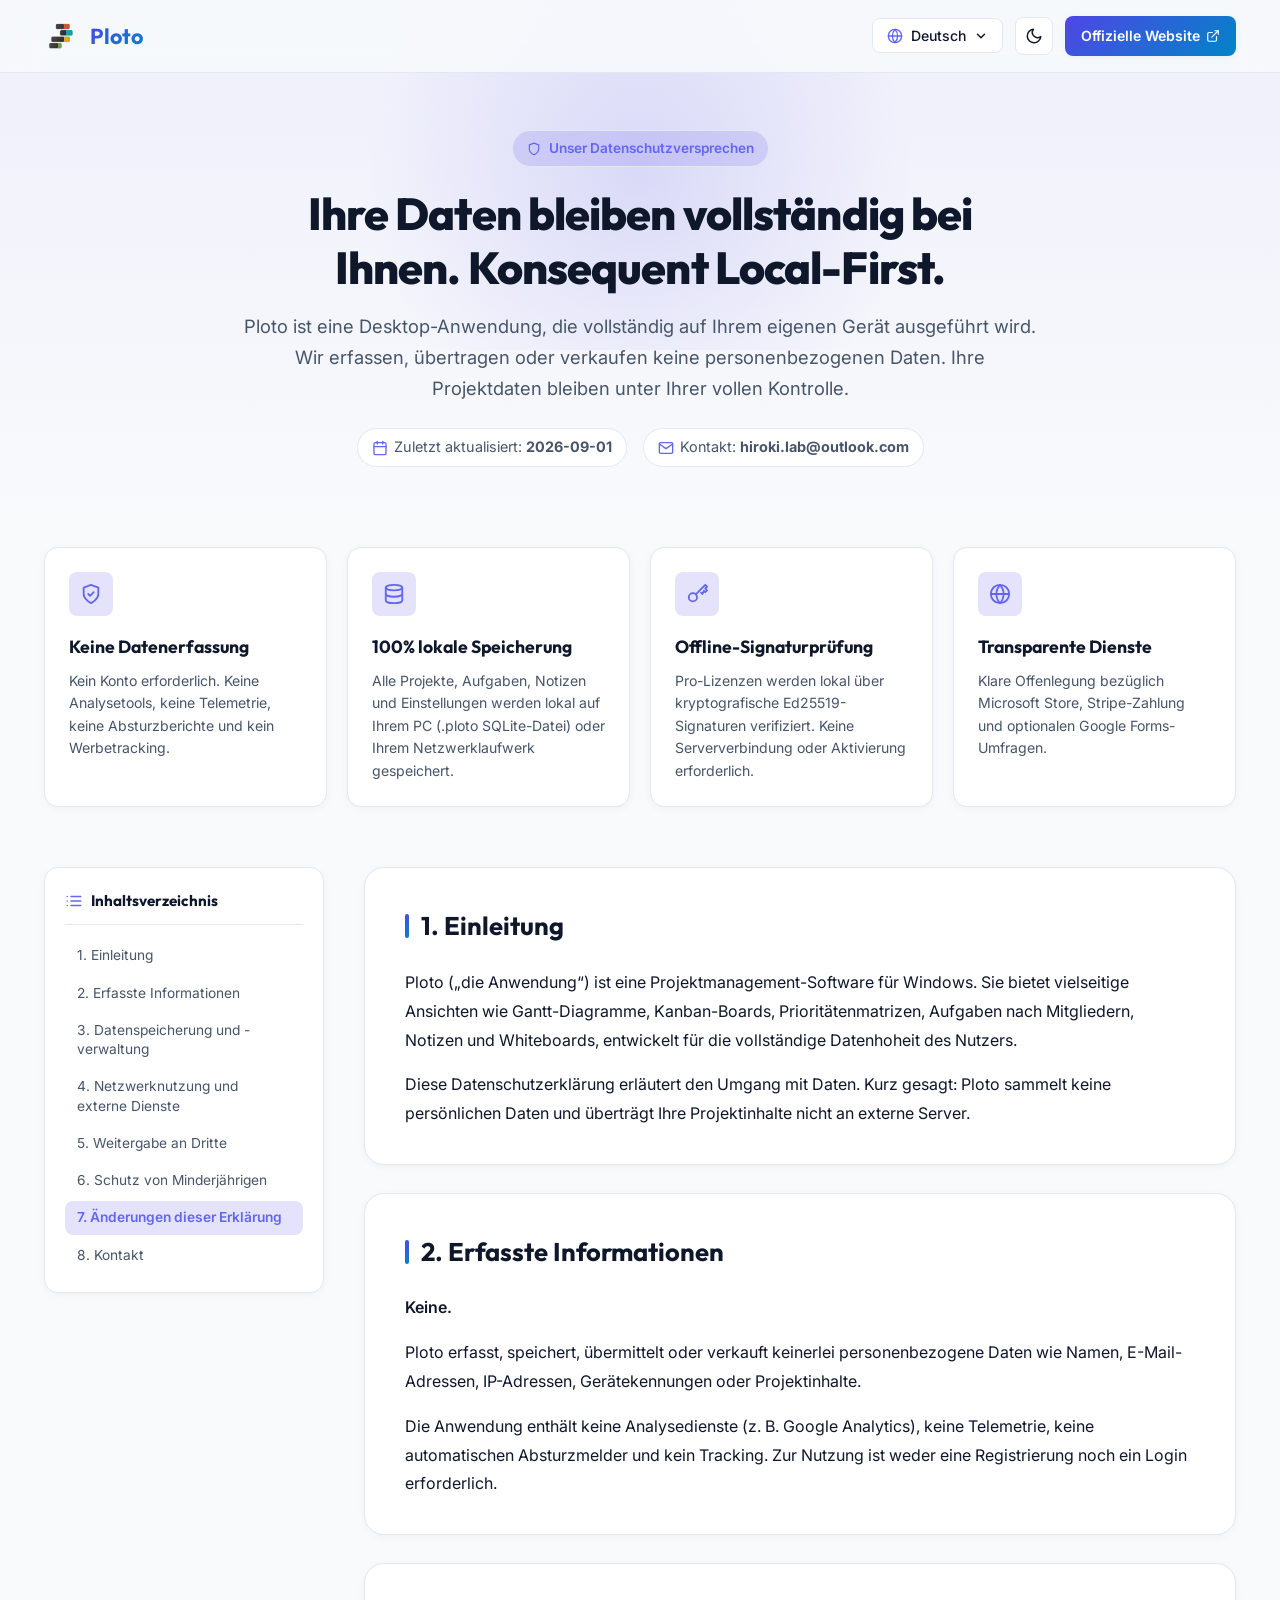
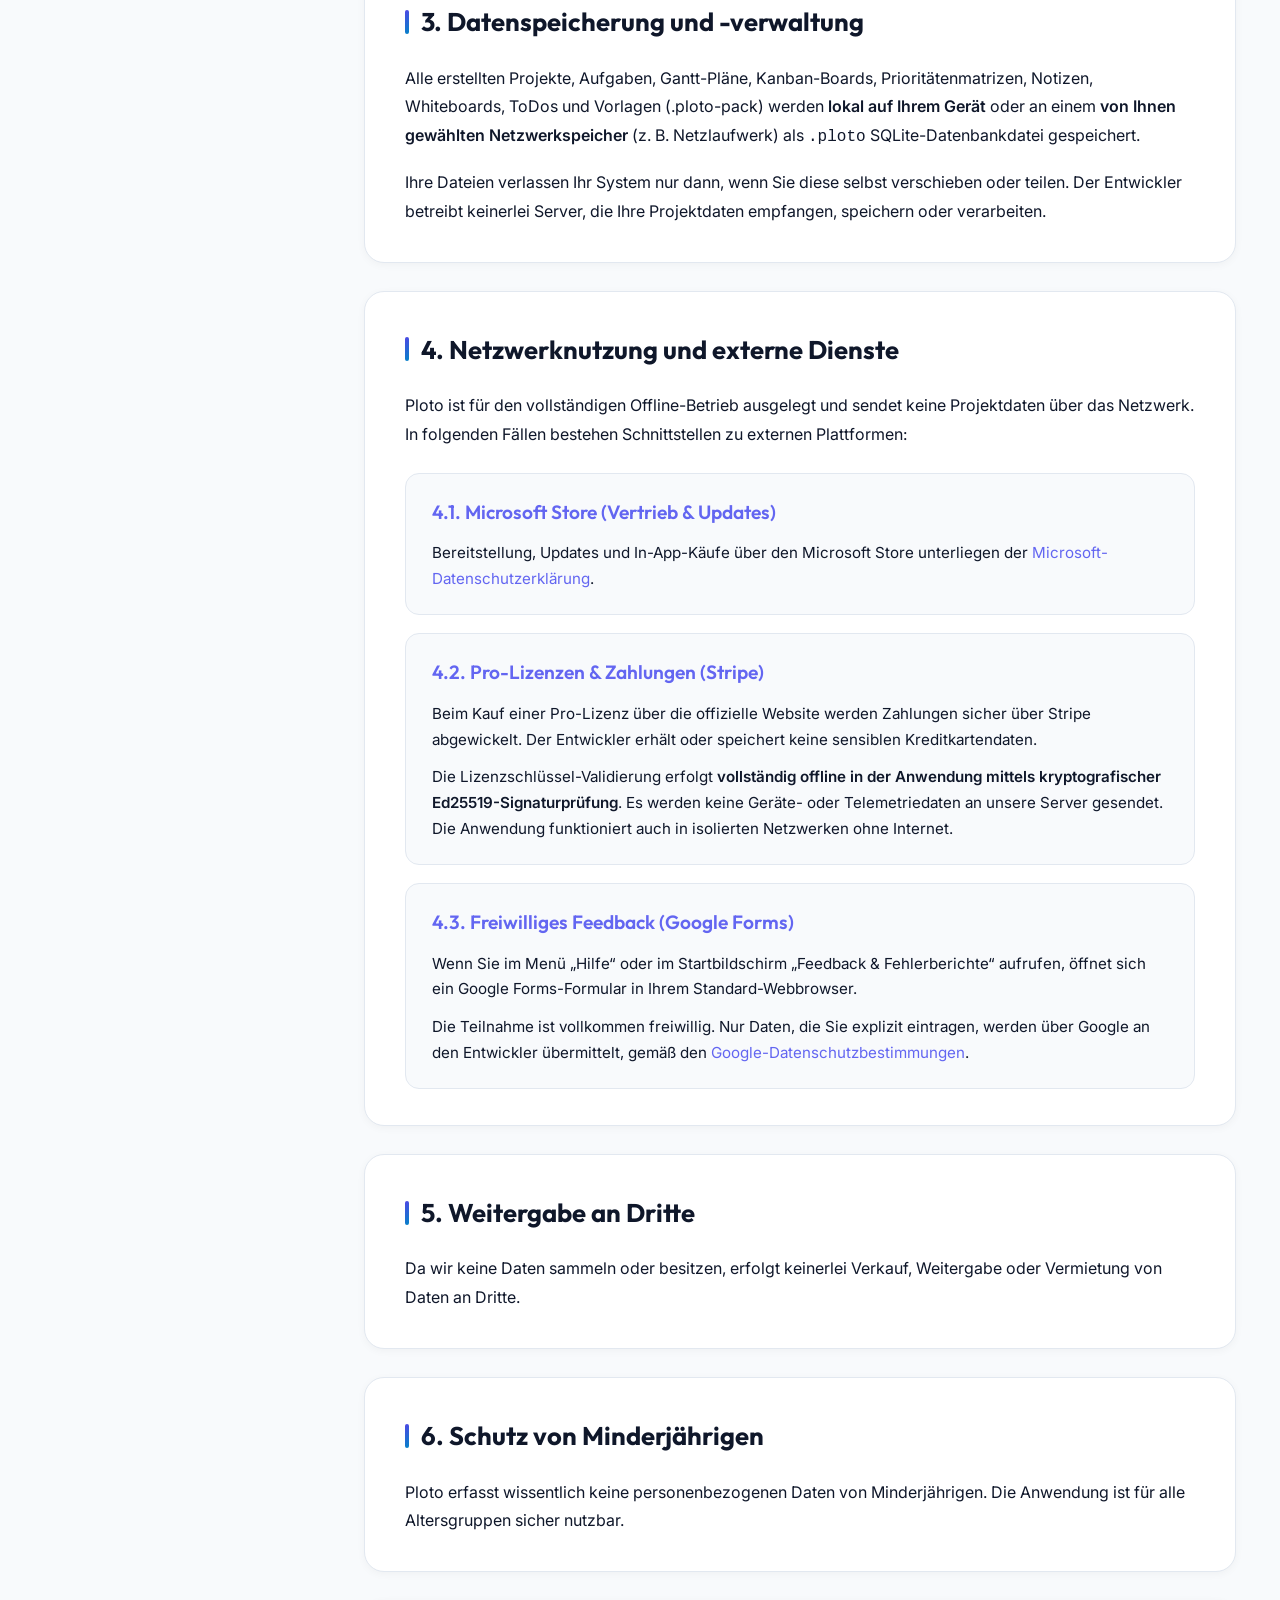
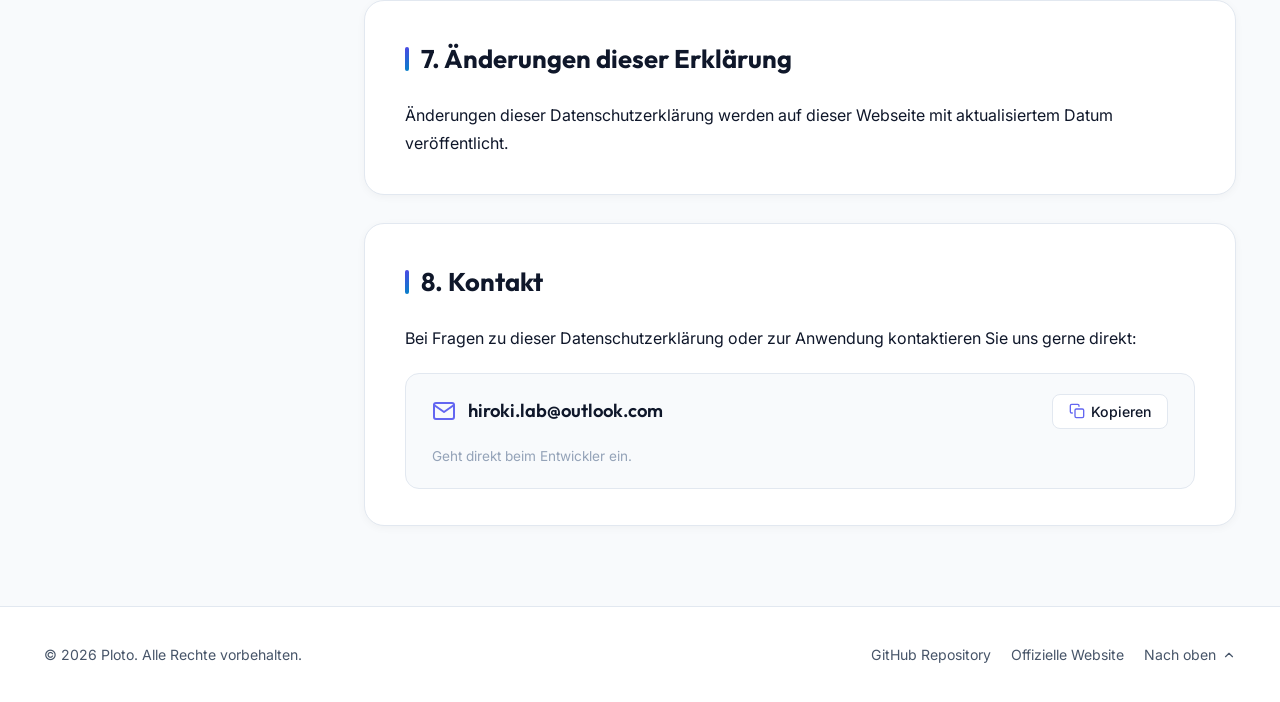
==== de/index.html @ 44cba039 "feat: implement multi-language privacy policy documentation with local-first and offline-secure desi" ====
<!DOCTYPE html>
<html lang="de" data-theme="dark">
<head>
  <meta charset="UTF-8" />
  <meta name="viewport" content="width=device-width, initial-scale=1.0" />
  <title>Datenschutzerklärung - Ploto</title>
  <meta name="description" content="Datenschutzerklärung für Ploto. Vollständig offline nutzbar, Local-First-Architektur, keine Erfassung personenbezogener Daten." />
  <link rel="canonical" href="https://hiroking-ocean.github.io/ploto-privacy/de/" />
  <link rel="alternate" hreflang="ja" href="https://hiroking-ocean.github.io/ploto-privacy/" />
  <link rel="alternate" hreflang="en" href="https://hiroking-ocean.github.io/ploto-privacy/en/" />
  <link rel="alternate" hreflang="de" href="https://hiroking-ocean.github.io/ploto-privacy/de/" />
  <link rel="alternate" hreflang="fr" href="https://hiroking-ocean.github.io/ploto-privacy/fr/" />
  <link rel="alternate" hreflang="es" href="https://hiroking-ocean.github.io/ploto-privacy/es/" />
  <link rel="alternate" hreflang="ko" href="https://hiroking-ocean.github.io/ploto-privacy/ko/" />
  <link rel="alternate" hreflang="pt-br" href="https://hiroking-ocean.github.io/ploto-privacy/pt-br/" />
  <link rel="alternate" hreflang="x-default" href="https://hiroking-ocean.github.io/ploto-privacy/" />

  <!-- Open Graph / Social Meta -->
  <meta property="og:type" content="website" />
  <meta property="og:url" content="https://hiroking-ocean.github.io/ploto-privacy/de/" />
  <meta property="og:title" content="Datenschutzerklärung - Ploto" />
  <meta property="og:description" content="Datenschutzerklärung für Ploto. Vollständig offline nutzbar, Local-First-Architektur, keine Erfassung personenbezogener Daten." />
  <meta property="og:locale" content="de_DE" />
  <meta property="og:site_name" content="Ploto" />
  <meta property="og:image" content="https://hiroking-ocean.github.io/ploto-privacy/assets/app-icon.svg" />
  <meta name="twitter:card" content="summary" />
  <meta name="twitter:title" content="Datenschutzerklärung - Ploto" />
  <meta name="twitter:description" content="Datenschutzerklärung für Ploto. Vollständig offline nutzbar, Local-First-Architektur, keine Erfassung personenbezogener Daten." />

  <!-- Favicon -->
  <link rel="icon" type="image/svg+xml" href="../assets/app-icon.svg" />

  <!-- Fonts (Outfit & Inter) -->
  <link rel="preconnect" href="https://fonts.googleapis.com" />
  <link rel="preconnect" href="https://fonts.gstatic.com" crossorigin />
  <link href="https://fonts.googleapis.com/css2?family=Inter:wght@400;500;600;700&family=Outfit:wght@600;700;800&display=swap" rel="stylesheet" />

  <!-- Stylesheet -->
  <link rel="stylesheet" href="../styles.css" />

</head>
<body>
  <!-- Header -->
  <header class="header">
    <div class="container header-container">
      <a href="https://hiroking-ocean.github.io/ploto-privacy/de/" class="brand-link" aria-label="Ploto Home">
        <img src="../assets/logo.svg" alt="Ploto Logo" class="brand-logo" />
        <span class="brand-title">Ploto</span>
      </a>

      <div class="header-actions">
        <!-- Language Selector -->
        <div class="lang-selector">
          <button class="lang-btn" id="lang-btn" aria-haspopup="true" aria-expanded="false" aria-label="Sprache">
            <svg class="lang-icon" viewBox="0 0 24 24" fill="none" stroke="currentColor" stroke-width="2" stroke-linecap="round" stroke-linejoin="round">
              <circle cx="12" cy="12" r="10"></circle>
              <line x1="2" y1="12" x2="22" y2="12"></line>
              <path d="M12 2a15.3 15.3 0 0 1 4 10 15.3 15.3 0 0 1-4 10 15.3 15.3 0 0 1-4-10 15.3 15.3 0 0 1 4-10z"></path>
            </svg>
            <span>Deutsch</span>
            <svg class="lang-arrow" viewBox="0 0 24 24" fill="none" stroke="currentColor" stroke-width="2.5" stroke-linecap="round" stroke-linejoin="round">
              <polyline points="6 9 12 15 18 9"></polyline>
            </svg>
          </button>
          <ul class="lang-dropdown" id="lang-dropdown">
            <li class="lang-item"><a href="../" data-lang="ja">日本語</a></li>
            <li class="lang-item"><a href="../en/" data-lang="en">English</a></li>
            <li class="lang-item active"><a href="../de/" data-lang="de">Deutsch</a></li>
            <li class="lang-item"><a href="../fr/" data-lang="fr">Français</a></li>
            <li class="lang-item"><a href="../es/" data-lang="es">Español</a></li>
            <li class="lang-item"><a href="../ko/" data-lang="ko">한국어</a></li>
            <li class="lang-item"><a href="../pt-br/" data-lang="pt-BR">Português (Brasil)</a></li>
          </ul>
        </div>

        <!-- Theme Toggle -->
        <button class="theme-btn" id="theme-toggle-btn" aria-label="Heller Modus">
          <svg class="theme-icon" viewBox="0 0 24 24" fill="none" stroke="currentColor" stroke-width="2" stroke-linecap="round" stroke-linejoin="round">
            <circle cx="12" cy="12" r="5"></circle>
            <line x1="12" y1="1" x2="12" y2="3"></line>
            <line x1="12" y1="21" x2="12" y2="23"></line>
            <line x1="4.22" y1="4.22" x2="5.64" y2="5.64"></line>
            <line x1="18.36" y1="18.36" x2="19.78" y2="19.78"></line>
            <line x1="1" y1="12" x2="3" y2="12"></line>
            <line x1="21" y1="12" x2="23" y2="12"></line>
            <line x1="4.22" y1="19.78" x2="5.64" y2="18.36"></line>
            <line x1="18.36" y1="5.64" x2="19.78" y2="4.22"></line>
          </svg>
        </button>

        <!-- Product LP Link -->
        <a href="https://hiroking-ocean.github.io/ploto_LP/" class="lp-link-btn" target="_blank" rel="noopener noreferrer">
          <span>Offizielle Website</span>
          <svg style="width:14px;height:14px;" viewBox="0 0 24 24" fill="none" stroke="currentColor" stroke-width="2" stroke-linecap="round" stroke-linejoin="round">
            <path d="M18 13v6a2 2 0 0 1-2 2H5a2 2 0 0 1-2-2V8a2 2 0 0 1 2-2h6"></path>
            <polyline points="15 3 21 3 21 9"></polyline>
            <line x1="10" y1="14" x2="21" y2="3"></line>
          </svg>
        </a>
      </div>
    </div>
  </header>

  <!-- Hero -->
  <section class="hero">
    <div class="container hero-content">
      <div class="badge">
        <svg class="badge-icon" viewBox="0 0 24 24" fill="none" stroke="currentColor" stroke-width="2" stroke-linecap="round" stroke-linejoin="round">
          <path d="M12 22s8-4 8-10V5l-8-3-8 3v7c0 6 8 10 8 10z"></path>
        </svg>
        <span>Unser Datenschutzversprechen</span>
      </div>
      <h1 class="hero-title">Ihre Daten bleiben vollständig bei Ihnen. Konsequent Local-First.</h1>
      <p class="hero-desc">Ploto ist eine Desktop-Anwendung, die vollständig auf Ihrem eigenen Gerät ausgeführt wird. Wir erfassen, übertragen oder verkaufen keine personenbezogenen Daten. Ihre Projektdaten bleiben unter Ihrer vollen Kontrolle.</p>
      
      <div class="hero-meta">
        <div class="meta-item">
          <svg class="meta-icon" viewBox="0 0 24 24" fill="none" stroke="currentColor" stroke-width="2" stroke-linecap="round" stroke-linejoin="round">
            <rect x="3" y="4" width="18" height="18" rx="2" ry="2"></rect>
            <line x1="16" y1="2" x2="16" y2="6"></line>
            <line x1="8" y1="2" x2="8" y2="6"></line>
            <line x1="3" y1="10" x2="21" y2="10"></line>
          </svg>
          <span>Zuletzt aktualisiert: <strong>2026-09-01</strong></span>
        </div>
        <div class="meta-item">
          <svg class="meta-icon" viewBox="0 0 24 24" fill="none" stroke="currentColor" stroke-width="2" stroke-linecap="round" stroke-linejoin="round">
            <path d="M4 4h16c1.1 0 2 .9 2 2v12c0 1.1-.9 2-2 2H4c-1.1 0-2-.9-2-2V6c0-1.1.9-2 2-2z"></path>
            <polyline points="22,6 12,13 2,6"></polyline>
          </svg>
          <span>Kontakt: <strong>hiroki.lab@outlook.com</strong></span>
        </div>
      </div>
    </div>
  </section>

  <!-- Summary Cards -->
  <section class="container">
    <div class="summary-grid">

          <div class="summary-card">
            <div class="card-icon-wrap">
              <svg class="card-icon" viewBox="0 0 24 24" fill="none" stroke="currentColor" stroke-width="2" stroke-linecap="round" stroke-linejoin="round">
        <path d="M12 22s8-4 8-10V5l-8-3-8 3v7c0 6 8 10 8 10z"></path>
        <path d="M9 12l2 2 4-4"></path>
      </svg>
            </div>
            <h3>Keine Datenerfassung</h3>
            <p>Kein Konto erforderlich. Keine Analysetools, keine Telemetrie, keine Absturzberichte und kein Werbetracking.</p>
          </div>

          <div class="summary-card">
            <div class="card-icon-wrap">
              <svg class="card-icon" viewBox="0 0 24 24" fill="none" stroke="currentColor" stroke-width="2" stroke-linecap="round" stroke-linejoin="round">
        <ellipse cx="12" cy="5" rx="9" ry="3"></ellipse>
        <path d="M21 12c0 1.66-4 3-9 3s-9-1.34-9-3"></path>
        <path d="M3 5v14c0 1.66 4 3 9 3s9-1.34 9-3V5"></path>
      </svg>
            </div>
            <h3>100% lokale Speicherung</h3>
            <p>Alle Projekte, Aufgaben, Notizen und Einstellungen werden lokal auf Ihrem PC (.ploto SQLite-Datei) oder Ihrem Netzwerklaufwerk gespeichert.</p>
          </div>

          <div class="summary-card">
            <div class="card-icon-wrap">
              <svg class="card-icon" viewBox="0 0 24 24" fill="none" stroke="currentColor" stroke-width="2" stroke-linecap="round" stroke-linejoin="round">
        <circle cx="7.5" cy="15.5" r="4.5"></circle>
        <path d="M10.7 12.3L21 2l2 2-2 2 2 2-2 2-1.5-1.5L18 12l-1.5-1.5"></path>
      </svg>
            </div>
            <h3>Offline-Signaturprüfung</h3>
            <p>Pro-Lizenzen werden lokal über kryptografische Ed25519-Signaturen verifiziert. Keine Serververbindung oder Aktivierung erforderlich.</p>
          </div>

          <div class="summary-card">
            <div class="card-icon-wrap">
              <svg class="card-icon" viewBox="0 0 24 24" fill="none" stroke="currentColor" stroke-width="2" stroke-linecap="round" stroke-linejoin="round">
        <circle cx="12" cy="12" r="10"></circle>
        <line x1="2" y1="12" x2="22" y2="12"></line>
        <path d="M12 2a15.3 15.3 0 0 1 4 10 15.3 15.3 0 0 1-4 10 15.3 15.3 0 0 1-4-10 15.3 15.3 0 0 1 4-10z"></path>
      </svg>
            </div>
            <h3>Transparente Dienste</h3>
            <p>Klare Offenlegung bezüglich Microsoft Store, Stripe-Zahlung und optionalen Google Forms-Umfragen.</p>
          </div>
    </div>
  </section>

  <!-- Main Policy Section -->
  <main class="container policy-layout">
    <!-- Sticky Table of Contents -->
    <aside class="toc-sidebar">
      <div class="toc-header">
        <svg class="toc-header-icon" viewBox="0 0 24 24" fill="none" stroke="currentColor" stroke-width="2" stroke-linecap="round" stroke-linejoin="round">
          <line x1="8" y1="6" x2="21" y2="6"></line>
          <line x1="8" y1="12" x2="21" y2="12"></line>
          <line x1="8" y1="18" x2="21" y2="18"></line>
          <line x1="3" y1="6" x2="3.01" y2="6"></line>
          <line x1="3" y1="12" x2="3.01" y2="12"></line>
          <line x1="3" y1="18" x2="3.01" y2="18"></line>
        </svg>
        <span>Inhaltsverzeichnis</span>
      </div>
      <ul class="toc-list">

              <li class="toc-item"><a href="#intro">1. Einleitung</a></li>

              <li class="toc-item"><a href="#collection">2. Erfasste Informationen</a></li>

              <li class="toc-item"><a href="#storage">3. Datenspeicherung und -verwaltung</a></li>

              <li class="toc-item"><a href="#network">4. Netzwerknutzung und externe Dienste</a></li>

              <li class="toc-item"><a href="#third-party">5. Weitergabe an Dritte</a></li>

              <li class="toc-item"><a href="#children">6. Schutz von Minderjährigen</a></li>

              <li class="toc-item"><a href="#changes">7. Änderungen dieser Erklärung</a></li>

              <li class="toc-item"><a href="#contact">8. Kontakt</a></li>
      </ul>
    </aside>

    <!-- Content Articles -->
    <div class="policy-content">

        <article class="section-card" id="intro">
          <h2 class="section-title">1. Einleitung</h2>
          <div class="section-body">
                      <p>Ploto („die Anwendung“) ist eine Projektmanagement-Software für Windows. Sie bietet vielseitige Ansichten wie Gantt-Diagramme, Kanban-Boards, Prioritätenmatrizen, Aufgaben nach Mitgliedern, Notizen und Whiteboards, entwickelt für die vollständige Datenhoheit des Nutzers.</p>
          <p>Diese Datenschutzerklärung erläutert den Umgang mit Daten. Kurz gesagt: Ploto sammelt keine persönlichen Daten und überträgt Ihre Projektinhalte nicht an externe Server.</p>
            
            
          </div>
        </article>

        <article class="section-card" id="collection">
          <h2 class="section-title">2. Erfasste Informationen</h2>
          <div class="section-body">
                      <p><strong>Keine.</strong></p>
          <p>Ploto erfasst, speichert, übermittelt oder verkauft keinerlei personenbezogene Daten wie Namen, E-Mail-Adressen, IP-Adressen, Gerätekennungen oder Projektinhalte.</p>
          <p>Die Anwendung enthält keine Analysedienste (z. B. Google Analytics), keine Telemetrie, keine automatischen Absturzmelder und kein Tracking. Zur Nutzung ist weder eine Registrierung noch ein Login erforderlich.</p>
            
            
          </div>
        </article>

        <article class="section-card" id="storage">
          <h2 class="section-title">3. Datenspeicherung und -verwaltung</h2>
          <div class="section-body">
                      <p>Alle erstellten Projekte, Aufgaben, Gantt-Pläne, Kanban-Boards, Prioritätenmatrizen, Notizen, Whiteboards, ToDos und Vorlagen (.ploto-pack) werden <strong>lokal auf Ihrem Gerät</strong> oder an einem <strong>von Ihnen gewählten Netzwerkspeicher</strong> (z. B. Netzlaufwerk) als <code>.ploto</code> SQLite-Datenbankdatei gespeichert.</p>
          <p>Ihre Dateien verlassen Ihr System nur dann, wenn Sie diese selbst verschieben oder teilen. Der Entwickler betreibt keinerlei Server, die Ihre Projektdaten empfangen, speichern oder verarbeiten.</p>
            
            
          </div>
        </article>

        <article class="section-card" id="network">
          <h2 class="section-title">4. Netzwerknutzung und externe Dienste</h2>
          <div class="section-body">
                      <p>Ploto ist für den vollständigen Offline-Betrieb ausgelegt und sendet keine Projektdaten über das Netzwerk. In folgenden Fällen bestehen Schnittstellen zu externen Plattformen:</p>
            
          <div class="subsections">
            
            <div class="subsection-card" id="network-store">
              <h3 class="subsection-title">4.1. Microsoft Store (Vertrieb & Updates)</h3>
              <p>Bereitstellung, Updates und In-App-Käufe über den Microsoft Store unterliegen der <a href="https://privacy.microsoft.com/de-de/privacystatement" target="_blank" rel="noopener noreferrer">Microsoft-Datenschutzerklärung</a>.</p>
            </div>

            <div class="subsection-card" id="network-license">
              <h3 class="subsection-title">4.2. Pro-Lizenzen & Zahlungen (Stripe)</h3>
              <p>Beim Kauf einer Pro-Lizenz über die offizielle Website werden Zahlungen sicher über Stripe abgewickelt. Der Entwickler erhält oder speichert keine sensiblen Kreditkartendaten.</p>
<p>Die Lizenzschlüssel-Validierung erfolgt <strong>vollständig offline in der Anwendung mittels kryptografischer Ed25519-Signaturprüfung</strong>. Es werden keine Geräte- oder Telemetriedaten an unsere Server gesendet. Die Anwendung funktioniert auch in isolierten Netzwerken ohne Internet.</p>
            </div>

            <div class="subsection-card" id="network-survey">
              <h3 class="subsection-title">4.3. Freiwilliges Feedback (Google Forms)</h3>
              <p>Wenn Sie im Menü „Hilfe“ oder im Startbildschirm „Feedback & Fehlerberichte“ aufrufen, öffnet sich ein Google Forms-Formular in Ihrem Standard-Webbrowser.</p>
<p>Die Teilnahme ist vollkommen freiwillig. Nur Daten, die Sie explizit eintragen, werden über Google an den Entwickler übermittelt, gemäß den <a href="https://policies.google.com/privacy?hl=de" target="_blank" rel="noopener noreferrer">Google-Datenschutzbestimmungen</a>.</p>
            </div>
          </div>
            
          </div>
        </article>

        <article class="section-card" id="third-party">
          <h2 class="section-title">5. Weitergabe an Dritte</h2>
          <div class="section-body">
                      <p>Da wir keine Daten sammeln oder besitzen, erfolgt keinerlei Verkauf, Weitergabe oder Vermietung von Daten an Dritte.</p>
            
            
          </div>
        </article>

        <article class="section-card" id="children">
          <h2 class="section-title">6. Schutz von Minderjährigen</h2>
          <div class="section-body">
                      <p>Ploto erfasst wissentlich keine personenbezogenen Daten von Minderjährigen. Die Anwendung ist für alle Altersgruppen sicher nutzbar.</p>
            
            
          </div>
        </article>

        <article class="section-card" id="changes">
          <h2 class="section-title">7. Änderungen dieser Erklärung</h2>
          <div class="section-body">
                      <p>Änderungen dieser Datenschutzerklärung werden auf dieser Webseite mit aktualisiertem Datum veröffentlicht.</p>
            
            
          </div>
        </article>

        <article class="section-card" id="contact">
          <h2 class="section-title">8. Kontakt</h2>
          <div class="section-body">
                      <p>Bei Fragen zu dieser Datenschutzerklärung oder zur Anwendung kontaktieren Sie uns gerne direkt:</p>
            
            
          <div class="contact-box">
            <div class="contact-email-wrap">
              <svg class="contact-icon" viewBox="0 0 24 24" fill="none" stroke="currentColor" stroke-width="2" stroke-linecap="round" stroke-linejoin="round">
                <path d="M4 4h16c1.1 0 2 .9 2 2v12c0 1.1-.9 2-2 2H4c-1.1 0-2-.9-2-2V6c0-1.1.9-2 2-2z"></path>
                <polyline points="22,6 12,13 2,6"></polyline>
              </svg>
              <span class="contact-email">hiroki.lab@outlook.com</span>
            </div>
            <button class="copy-btn" id="copy-email-btn" data-copy="hiroki.lab@outlook.com" data-copied-label="Kopiert!">
              <svg class="contact-icon" style="width:16px;height:16px;" viewBox="0 0 24 24" fill="none" stroke="currentColor" stroke-width="2" stroke-linecap="round" stroke-linejoin="round">
                <rect x="9" y="9" width="13" height="13" rx="2" ry="2"></rect>
                <path d="M5 15H4a2 2 0 0 1-2-2V4a2 2 0 0 1 2-2h9a2 2 0 0 1 2 2v1"></path>
              </svg>
              <span>Kopieren</span>
            </button>
            <div class="contact-note">Geht direkt beim Entwickler ein.</div>
          </div>
          </div>
        </article>
    </div>
  </main>

  <!-- Footer -->
  <footer class="footer">
    <div class="container footer-container">
      <div>© 2026 Ploto. Alle Rechte vorbehalten.</div>
      <div class="footer-links">
        <a href="https://github.com/hiroking-ocean/ploto-privacy" class="footer-link" target="_blank" rel="noopener noreferrer">GitHub Repository</a>
        <a href="https://hiroking-ocean.github.io/ploto_LP/" class="footer-link" target="_blank" rel="noopener noreferrer">Offizielle Website</a>
        <a href="#top" class="back-to-top-btn" id="back-to-top-btn">
          <span>Nach oben</span>
          <svg style="width:14px;height:14px;" viewBox="0 0 24 24" fill="none" stroke="currentColor" stroke-width="2" stroke-linecap="round" stroke-linejoin="round">
            <polyline points="18 15 12 9 6 15"></polyline>
          </svg>
        </a>
      </div>
    </div>
  </footer>

  <!-- Script -->
  <script src="../app.js"></script>
</body>
</html>
---- styles.css ----
/* ==========================================================================
   Ploto Privacy Policy - Premium Design System (Vanilla CSS)
   Harmonized with Ploto LP & Windows Fluent / Modern Clean Aesthetic
   ========================================================================== */

/* --- 1. Design Tokens & CSS Variables --- */
:root {
  --font-primary: 'Inter', -apple-system, BlinkMacSystemFont, "Segoe UI", Roboto, sans-serif;
  --font-display: 'Outfit', sans-serif;

  --radius-sm: 8px;
  --radius-md: 14px;
  --radius-lg: 20px;
  --radius-pill: 9999px;

  --transition-fast: 0.15s ease;
  --transition-smooth: 0.3s cubic-bezier(0.4, 0, 0.2, 1);
  --transition-bounce: 0.4s cubic-bezier(0.175, 0.885, 0.32, 1.275);
}

/* Dark Theme (Default) */
[data-theme="dark"] {
  --bg-main: #0a0f1d;
  --bg-card: #131b2e;
  --bg-card-hover: #1b2640;
  --bg-card-elevated: #1a233b;
  --bg-header: rgba(10, 15, 29, 0.82);
  --bg-input: #1a243d;
  
  --border-color: #213054;
  --border-subtle: #19233c;
  --border-highlight: #394d80;

  --text-main: #f1f5f9;
  --text-muted: #94a3b8;
  --text-dim: #64748b;
  --text-inverse: #0a0f1d;

  --color-primary: #6366f1;
  --color-primary-light: #818cf8;
  --color-primary-glow: rgba(99, 102, 241, 0.25);
  
  --color-secondary: #06b6d4;
  --color-accent: #f59e0b;
  --color-success: #10b981;

  --gradient-primary: linear-gradient(135deg, #6366f1 0%, #38bdf8 100%);
  --gradient-hero: linear-gradient(180deg, rgba(99, 102, 241, 0.12) 0%, rgba(10, 15, 29, 0) 100%);
  --gradient-card: linear-gradient(145deg, rgba(255, 255, 255, 0.03) 0%, rgba(255, 255, 255, 0) 100%);

  --shadow-sm: 0 2px 8px rgba(0, 0, 0, 0.4);
  --shadow-md: 0 8px 30px rgba(0, 0, 0, 0.45);
  --shadow-glow: 0 0 25px rgba(99, 102, 241, 0.25);

  --code-bg: #1e293b;
}

/* Light Theme */
[data-theme="light"] {
  --bg-main: #f8fafc;
  --bg-card: #ffffff;
  --bg-card-hover: #f1f5f9;
  --bg-card-elevated: #f8fafc;
  --bg-header: rgba(248, 250, 252, 0.88);
  --bg-input: #f1f5f9;

  --border-color: #e2e8f0;
  --border-subtle: #edf2f7;
  --border-highlight: #cbd5e1;

  --text-main: #0f172a;
  --text-muted: #475569;
  --text-dim: #94a3b8;
  --text-inverse: #ffffff;

  --color-primary: #4f46e5;
  --color-primary-light: #6366f1;
  --color-primary-glow: rgba(79, 70, 229, 0.15);

  --color-secondary: #0891b2;
  --color-accent: #d97706;
  --color-success: #059669;

  --gradient-primary: linear-gradient(135deg, #4f46e5 0%, #0284c7 100%);
  --gradient-hero: linear-gradient(180deg, rgba(79, 70, 229, 0.06) 0%, rgba(248, 250, 252, 0) 100%);
  --gradient-card: linear-gradient(145deg, rgba(255, 255, 255, 0.8) 0%, rgba(255, 255, 255, 0.4) 100%);

  --shadow-sm: 0 2px 8px rgba(0, 0, 0, 0.04);
  --shadow-md: 0 10px 30px rgba(0, 0, 0, 0.06);
  --shadow-glow: 0 0 20px rgba(79, 70, 229, 0.15);

  --code-bg: #f1f5f9;
}

/* --- 2. Base Reset & Typography --- */
* {
  box-sizing: border-box;
  margin: 0;
  padding: 0;
}

html {
  scroll-behavior: smooth;
  scroll-padding-top: 100px;
}

body {
  font-family: var(--font-primary);
  background-color: var(--bg-main);
  color: var(--text-main);
  line-height: 1.7;
  overflow-x: hidden;
  transition: background-color var(--transition-smooth), color var(--transition-smooth);
  -webkit-font-smoothing: antialiased;
}

a {
  color: var(--color-primary-light);
  text-decoration: none;
  transition: color var(--transition-fast);
}

a:hover {
  text-decoration: underline;
}

button {
  font-family: inherit;
  cursor: pointer;
  border: none;
  background: none;
}

/* --- 3. Layout Containers --- */
.container {
  width: 100%;
  max-width: 1240px;
  margin: 0 auto;
  padding: 0 24px;
}

/* --- 4. Navigation Header --- */
.header {
  position: fixed;
  top: 0;
  left: 0;
  right: 0;
  z-index: 100;
  backdrop-filter: blur(16px);
  -webkit-backdrop-filter: blur(16px);
  background: var(--bg-header);
  border-bottom: 1px solid var(--border-color);
  transition: background-color var(--transition-smooth), border-color var(--transition-smooth);
}

.header-container {
  display: flex;
  align-items: center;
  justify-content: space-between;
  height: 72px;
}

.brand-link {
  display: flex;
  align-items: center;
  gap: 12px;
  text-decoration: none;
  color: var(--text-main);
  font-weight: 700;
  font-size: 1.25rem;
  font-family: var(--font-display);
}

.brand-link:hover {
  text-decoration: none;
}

.brand-logo {
  width: 34px;
  height: 34px;
  display: block;
}

.brand-title {
  background: var(--gradient-primary);
  -webkit-background-clip: text;
  -webkit-text-fill-color: transparent;
  font-size: 1.35rem;
}

.header-actions {
  display: flex;
  align-items: center;
  gap: 12px;
}

/* Language Dropdown */
.lang-selector {
  position: relative;
}

.lang-btn {
  display: flex;
  align-items: center;
  gap: 8px;
  padding: 8px 14px;
  background: var(--bg-card);
  border: 1px solid var(--border-color);
  border-radius: var(--radius-sm);
  color: var(--text-main);
  font-size: 0.88rem;
  font-weight: 500;
  transition: all var(--transition-fast);
}

.lang-btn:hover,
.lang-btn[aria-expanded="true"] {
  border-color: var(--color-primary-light);
  background: var(--bg-card-hover);
}

.lang-icon {
  width: 16px;
  height: 16px;
  color: var(--color-primary-light);
}

.lang-arrow {
  width: 14px;
  height: 14px;
  transition: transform var(--transition-fast);
}

.lang-btn[aria-expanded="true"] .lang-arrow {
  transform: rotate(180deg);
}

.lang-dropdown {
  position: absolute;
  top: calc(100% + 8px);
  right: 0;
  width: 200px;
  background: var(--bg-card);
  border: 1px solid var(--border-color);
  border-radius: var(--radius-md);
  box-shadow: var(--shadow-md);
  padding: 6px;
  list-style: none;
  opacity: 0;
  visibility: hidden;
  transform: translateY(-8px);
  transition: all var(--transition-fast);
  z-index: 110;
}

.lang-dropdown.open {
  opacity: 1;
  visibility: visible;
  transform: translateY(0);
}

.lang-item a {
  display: flex;
  align-items: center;
  justify-content: space-between;
  padding: 8px 12px;
  color: var(--text-main);
  font-size: 0.88rem;
  border-radius: var(--radius-sm);
  transition: background var(--transition-fast);
}

.lang-item a:hover {
  background: var(--bg-card-hover);
  text-decoration: none;
}

.lang-item.active a {
  background: var(--color-primary-glow);
  color: var(--color-primary-light);
  font-weight: 600;
}

/* Theme Toggle Button */
.theme-btn {
  display: flex;
  align-items: center;
  justify-content: center;
  width: 38px;
  height: 38px;
  border-radius: var(--radius-sm);
  background: var(--bg-card);
  border: 1px solid var(--border-color);
  color: var(--text-main);
  transition: all var(--transition-fast);
}

.theme-btn:hover {
  border-color: var(--color-primary-light);
  background: var(--bg-card-hover);
  color: var(--color-primary-light);
}

.theme-icon {
  width: 18px;
  height: 18px;
}

/* LP Link Button */
.lp-link-btn {
  display: inline-flex;
  align-items: center;
  gap: 6px;
  padding: 8px 16px;
  background: var(--gradient-primary);
  color: #ffffff !important;
  font-weight: 600;
  font-size: 0.88rem;
  border-radius: var(--radius-sm);
  box-shadow: var(--shadow-sm);
  transition: all var(--transition-fast);
}

.lp-link-btn:hover {
  opacity: 0.92;
  transform: translateY(-1px);
  text-decoration: none;
  box-shadow: var(--shadow-glow);
}

/* --- 5. Hero Section --- */
.hero {
  position: relative;
  padding-top: 130px;
  padding-bottom: 50px;
  background: var(--gradient-hero);
  overflow: hidden;
}

.hero::before {
  content: '';
  position: absolute;
  top: 0;
  left: 50%;
  transform: translateX(-50%);
  width: 700px;
  height: 350px;
  background: radial-gradient(circle, var(--color-primary-glow) 0%, rgba(0,0,0,0) 70%);
  pointer-events: none;
  z-index: 0;
}

.hero-content {
  position: relative;
  z-index: 1;
  text-align: center;
  max-width: 840px;
  margin: 0 auto;
}

.badge {
  display: inline-flex;
  align-items: center;
  gap: 8px;
  padding: 6px 14px;
  border-radius: var(--radius-pill);
  background: var(--color-primary-glow);
  color: var(--color-primary-light);
  border: 1px solid var(--border-color);
  font-size: 0.85rem;
  font-weight: 600;
  margin-bottom: 20px;
}

.badge-icon {
  width: 14px;
  height: 14px;
}

.hero-title {
  font-family: var(--font-display);
  font-size: 2.8rem;
  font-weight: 800;
  line-height: 1.2;
  margin-bottom: 16px;
  letter-spacing: -0.02em;
}

.hero-desc {
  font-size: 1.15rem;
  color: var(--text-muted);
  line-height: 1.7;
  margin-bottom: 24px;
}

.hero-meta {
  display: flex;
  flex-wrap: wrap;
  align-items: center;
  justify-content: center;
  gap: 16px;
  font-size: 0.9rem;
  color: var(--text-muted);
}

.meta-item {
  display: inline-flex;
  align-items: center;
  gap: 6px;
  padding: 6px 14px;
  background: var(--bg-card);
  border: 1px solid var(--border-color);
  border-radius: var(--radius-pill);
}

.meta-icon {
  width: 16px;
  height: 16px;
  color: var(--color-primary-light);
}

/* --- 6. Summary Highlight Cards --- */
.summary-grid {
  display: grid;
  grid-template-columns: repeat(4, 1fr);
  gap: 20px;
  margin: 30px 0 60px 0;
}

.summary-card {
  position: relative;
  background: var(--bg-card);
  border: 1px solid var(--border-color);
  border-radius: var(--radius-md);
  padding: 24px;
  transition: all var(--transition-smooth);
  box-shadow: var(--shadow-sm);
  display: flex;
  flex-direction: column;
}

.summary-card:hover {
  transform: translateY(-4px);
  border-color: var(--color-primary-light);
  box-shadow: var(--shadow-md);
}

.card-icon-wrap {
  width: 44px;
  height: 44px;
  border-radius: var(--radius-sm);
  background: var(--color-primary-glow);
  color: var(--color-primary-light);
  display: flex;
  align-items: center;
  justify-content: center;
  margin-bottom: 16px;
}

.card-icon {
  width: 22px;
  height: 22px;
}

.summary-card h3 {
  font-size: 1.1rem;
  font-weight: 700;
  margin-bottom: 8px;
  font-family: var(--font-display);
}

.summary-card p {
  font-size: 0.88rem;
  color: var(--text-muted);
  line-height: 1.6;
}

/* --- 7. Main Two-Column Layout --- */
.policy-layout {
  display: grid;
  grid-template-columns: 280px 1fr;
  gap: 40px;
  align-items: start;
  padding-bottom: 80px;
}

/* Sticky Table of Contents */
.toc-sidebar {
  position: sticky;
  top: 96px;
  background: var(--bg-card);
  border: 1px solid var(--border-color);
  border-radius: var(--radius-md);
  padding: 20px;
  box-shadow: var(--shadow-sm);
  max-height: calc(100vh - 120px);
  overflow-y: auto;
}

.toc-header {
  display: flex;
  align-items: center;
  gap: 8px;
  font-size: 0.95rem;
  font-weight: 700;
  margin-bottom: 14px;
  padding-bottom: 10px;
  border-bottom: 1px solid var(--border-color);
  font-family: var(--font-display);
}

.toc-header-icon {
  width: 18px;
  height: 18px;
  color: var(--color-primary-light);
}

.toc-list {
  list-style: none;
  display: flex;
  flex-direction: column;
  gap: 4px;
}

.toc-item a {
  display: block;
  padding: 7px 12px;
  font-size: 0.86rem;
  color: var(--text-muted);
  border-radius: var(--radius-sm);
  transition: all var(--transition-fast);
  line-height: 1.4;
}

.toc-item a:hover {
  color: var(--text-main);
  background: var(--bg-card-hover);
  text-decoration: none;
}

.toc-item.active a {
  background: var(--color-primary-glow);
  color: var(--color-primary-light);
  font-weight: 600;
}

/* Content Sections */
.policy-content {
  display: flex;
  flex-direction: column;
  gap: 28px;
}

.section-card {
  background: var(--bg-card);
  border: 1px solid var(--border-color);
  border-radius: var(--radius-lg);
  padding: 36px 40px;
  box-shadow: var(--shadow-sm);
  transition: border-color var(--transition-fast);
}

.section-card:hover {
  border-color: var(--border-highlight);
}

.section-title {
  font-family: var(--font-display);
  font-size: 1.6rem;
  font-weight: 700;
  margin-bottom: 20px;
  color: var(--text-main);
  display: flex;
  align-items: center;
  gap: 12px;
}

.section-title::before {
  content: '';
  display: inline-block;
  width: 4px;
  height: 24px;
  background: var(--gradient-primary);
  border-radius: var(--radius-pill);
}

.section-body p {
  color: var(--text-main);
  font-size: 1rem;
  line-height: 1.8;
  margin-bottom: 16px;
}

.section-body p:last-child {
  margin-bottom: 0;
}

.section-body strong {
  color: var(--text-main);
  font-weight: 600;
}

/* Subsections */
.subsections {
  margin-top: 24px;
  display: flex;
  flex-direction: column;
  gap: 18px;
}

.subsection-card {
  background: var(--bg-card-elevated);
  border: 1px solid var(--border-color);
  border-radius: var(--radius-md);
  padding: 22px 26px;
}

.subsection-title {
  font-family: var(--font-display);
  font-size: 1.2rem;
  font-weight: 600;
  margin-bottom: 12px;
  color: var(--color-primary-light);
}

.subsection-card p {
  font-size: 0.95rem;
  line-height: 1.7;
  color: var(--text-main);
  margin-bottom: 12px;
}

.subsection-card p:last-child {
  margin-bottom: 0;
}

/* Contact Box */
.contact-box {
  display: flex;
  align-items: center;
  justify-content: space-between;
  flex-wrap: wrap;
  gap: 16px;
  background: var(--bg-card-elevated);
  border: 1px solid var(--border-color);
  border-radius: var(--radius-md);
  padding: 20px 26px;
  margin-top: 20px;
}

.contact-email-wrap {
  display: flex;
  align-items: center;
  gap: 12px;
}

.contact-icon {
  width: 24px;
  height: 24px;
  color: var(--color-primary-light);
}

.contact-email {
  font-size: 1.15rem;
  font-weight: 600;
  font-family: var(--font-display);
  color: var(--text-main);
}

.copy-btn {
  display: inline-flex;
  align-items: center;
  gap: 6px;
  padding: 8px 16px;
  background: var(--bg-card);
  border: 1px solid var(--border-color);
  border-radius: var(--radius-sm);
  color: var(--text-main);
  font-size: 0.88rem;
  font-weight: 500;
  transition: all var(--transition-fast);
}

.copy-btn:hover {
  background: var(--bg-card-hover);
  border-color: var(--color-primary-light);
  color: var(--color-primary-light);
}

.copy-btn.copied {
  background: var(--color-success);
  border-color: var(--color-success);
  color: #ffffff;
}

.contact-note {
  font-size: 0.85rem;
  color: var(--text-dim);
  width: 100%;
}

/* --- 8. Footer --- */
.footer {
  border-top: 1px solid var(--border-color);
  background: var(--bg-card);
  padding: 36px 0;
  font-size: 0.88rem;
  color: var(--text-muted);
}

.footer-container {
  display: flex;
  align-items: center;
  justify-content: space-between;
  flex-wrap: wrap;
  gap: 16px;
}

.footer-links {
  display: flex;
  align-items: center;
  gap: 20px;
}

.footer-link {
  color: var(--text-muted);
  transition: color var(--transition-fast);
}

.footer-link:hover {
  color: var(--color-primary-light);
  text-decoration: none;
}

.back-to-top-btn {
  display: inline-flex;
  align-items: center;
  gap: 6px;
  color: var(--text-muted);
  font-size: 0.88rem;
  transition: color var(--transition-fast);
}

.back-to-top-btn:hover {
  color: var(--color-primary-light);
}

/* --- 9. Toast Notification --- */
.toast {
  position: fixed;
  bottom: 24px;
  right: 24px;
  background: var(--color-success);
  color: #ffffff;
  padding: 10px 20px;
  border-radius: var(--radius-sm);
  font-size: 0.9rem;
  font-weight: 600;
  box-shadow: var(--shadow-md);
  opacity: 0;
  transform: translateY(10px);
  transition: all var(--transition-smooth);
  pointer-events: none;
  z-index: 200;
}

.toast.show {
  opacity: 1;
  transform: translateY(0);
}

/* --- 10. Responsive Breakpoints --- */
@media (max-width: 1024px) {
  .summary-grid {
    grid-template-columns: repeat(2, 1fr);
  }

  .policy-layout {
    grid-template-columns: 240px 1fr;
    gap: 30px;
  }
}

@media (max-width: 820px) {
  .hero-title {
    font-size: 2.2rem;
  }

  .policy-layout {
    grid-template-columns: 1fr;
  }

  .toc-sidebar {
    position: static;
    margin-bottom: 20px;
    max-height: none;
  }

  .section-card {
    padding: 26px 22px;
  }
}

@media (max-width: 600px) {
  .hero {
    padding-top: 105px;
  }

  .hero-title {
    font-size: 1.8rem;
  }

  .summary-grid {
    grid-template-columns: 1fr;
  }

  .header-actions .lp-link-btn {
    display: none;
  }

  .footer-container {
    flex-direction: column;
    text-align: center;
    gap: 20px;
  }
}
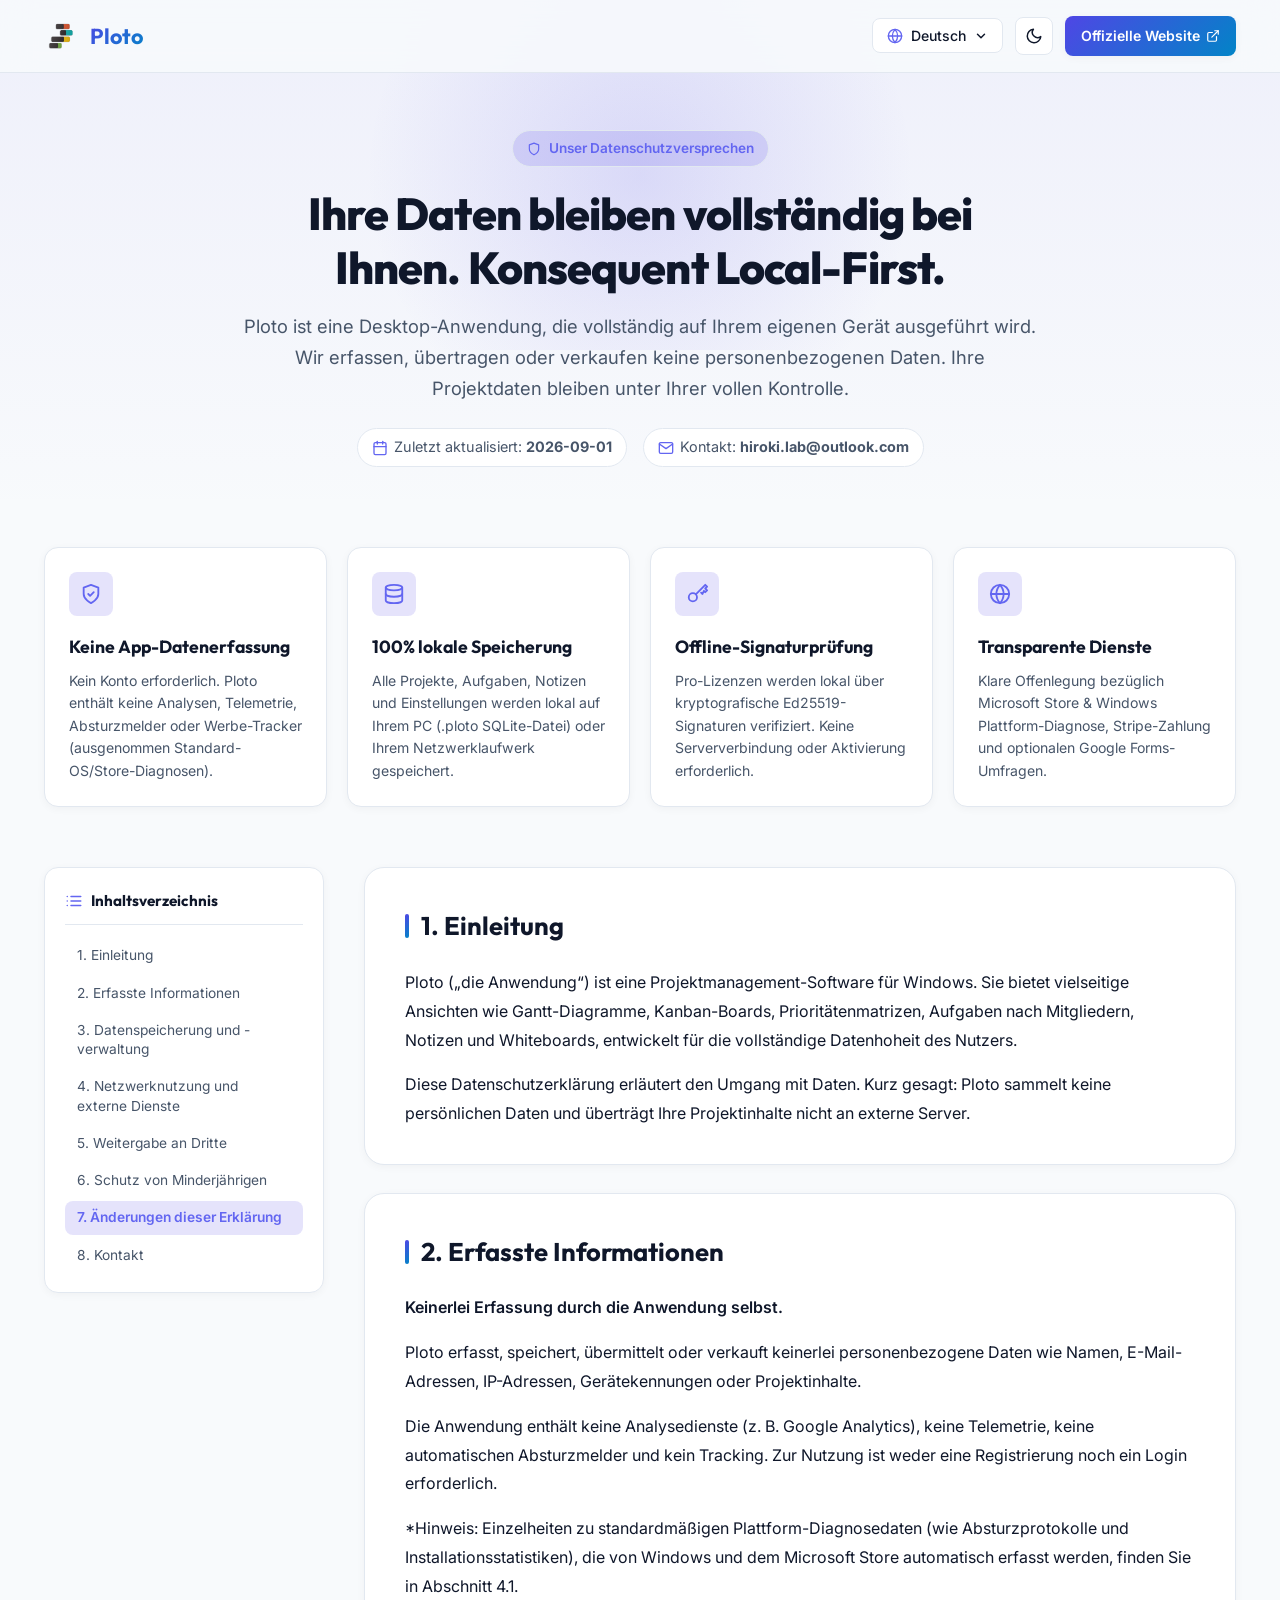
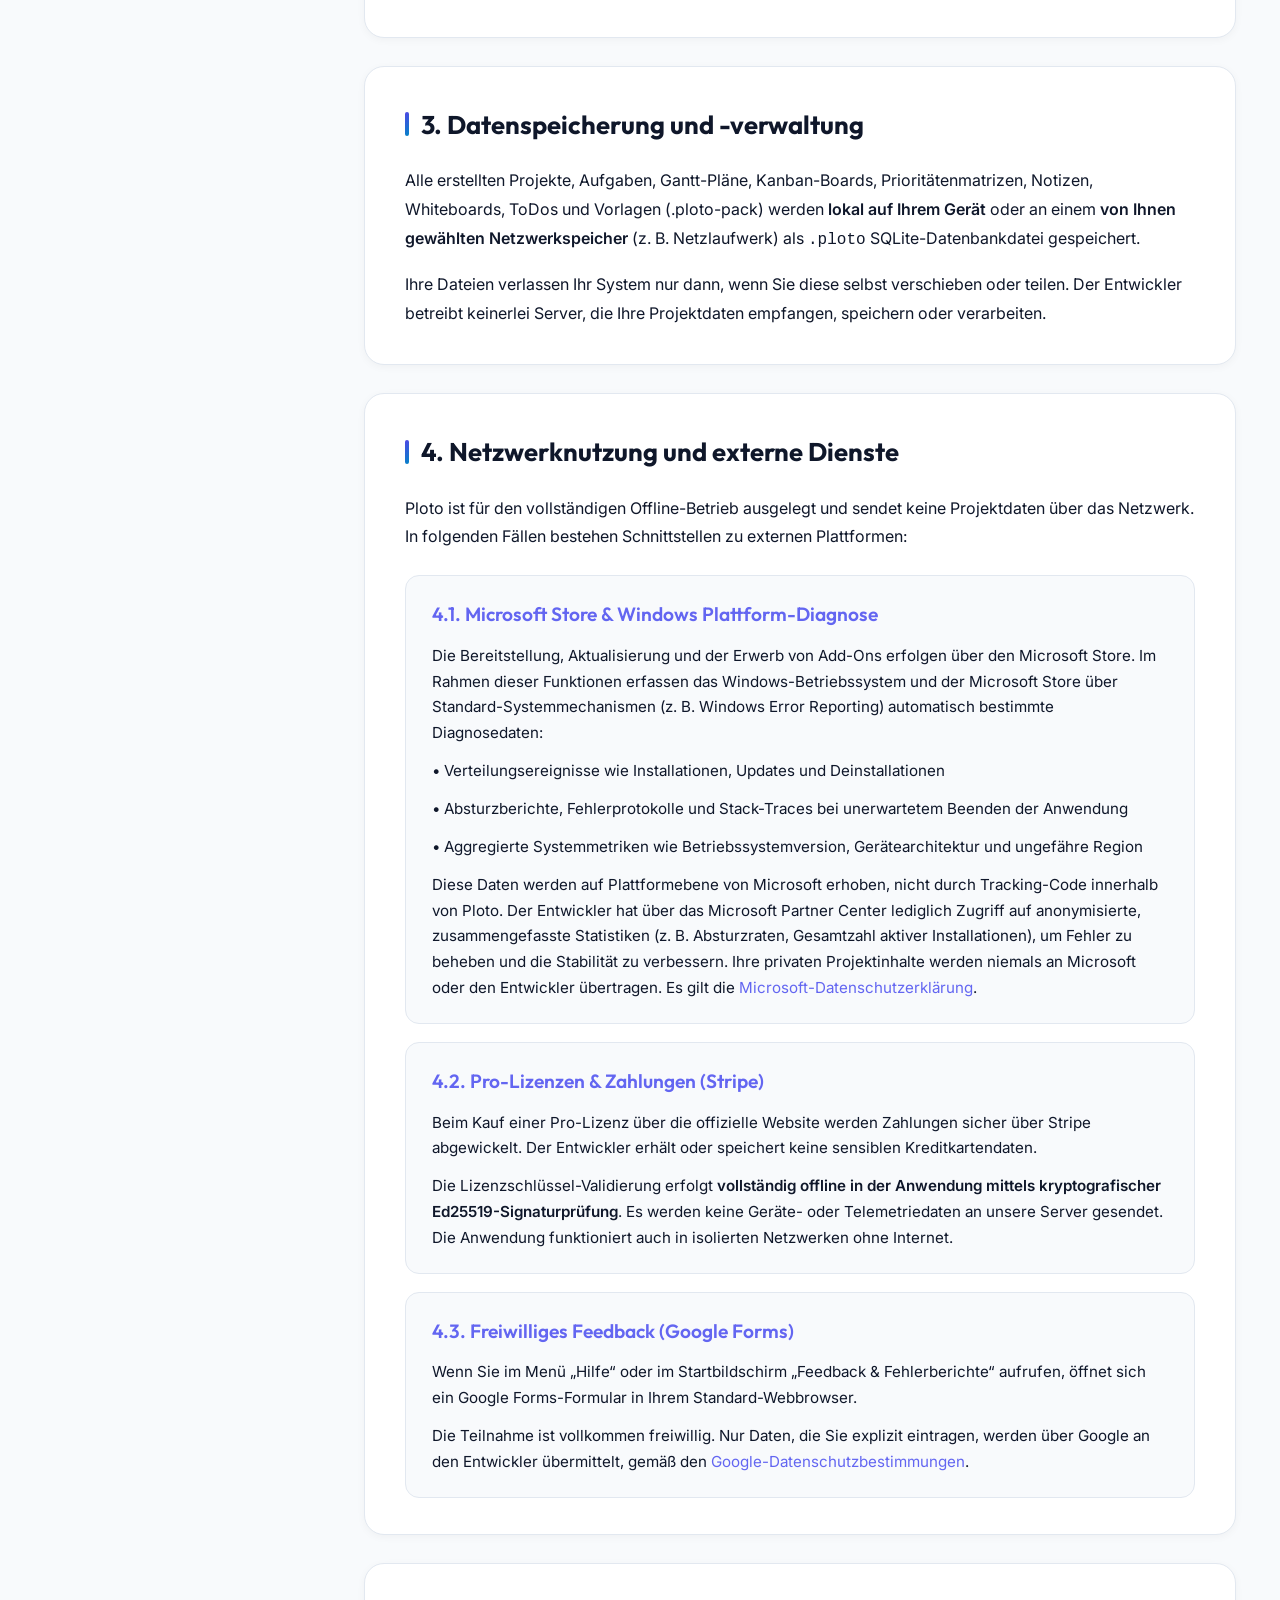
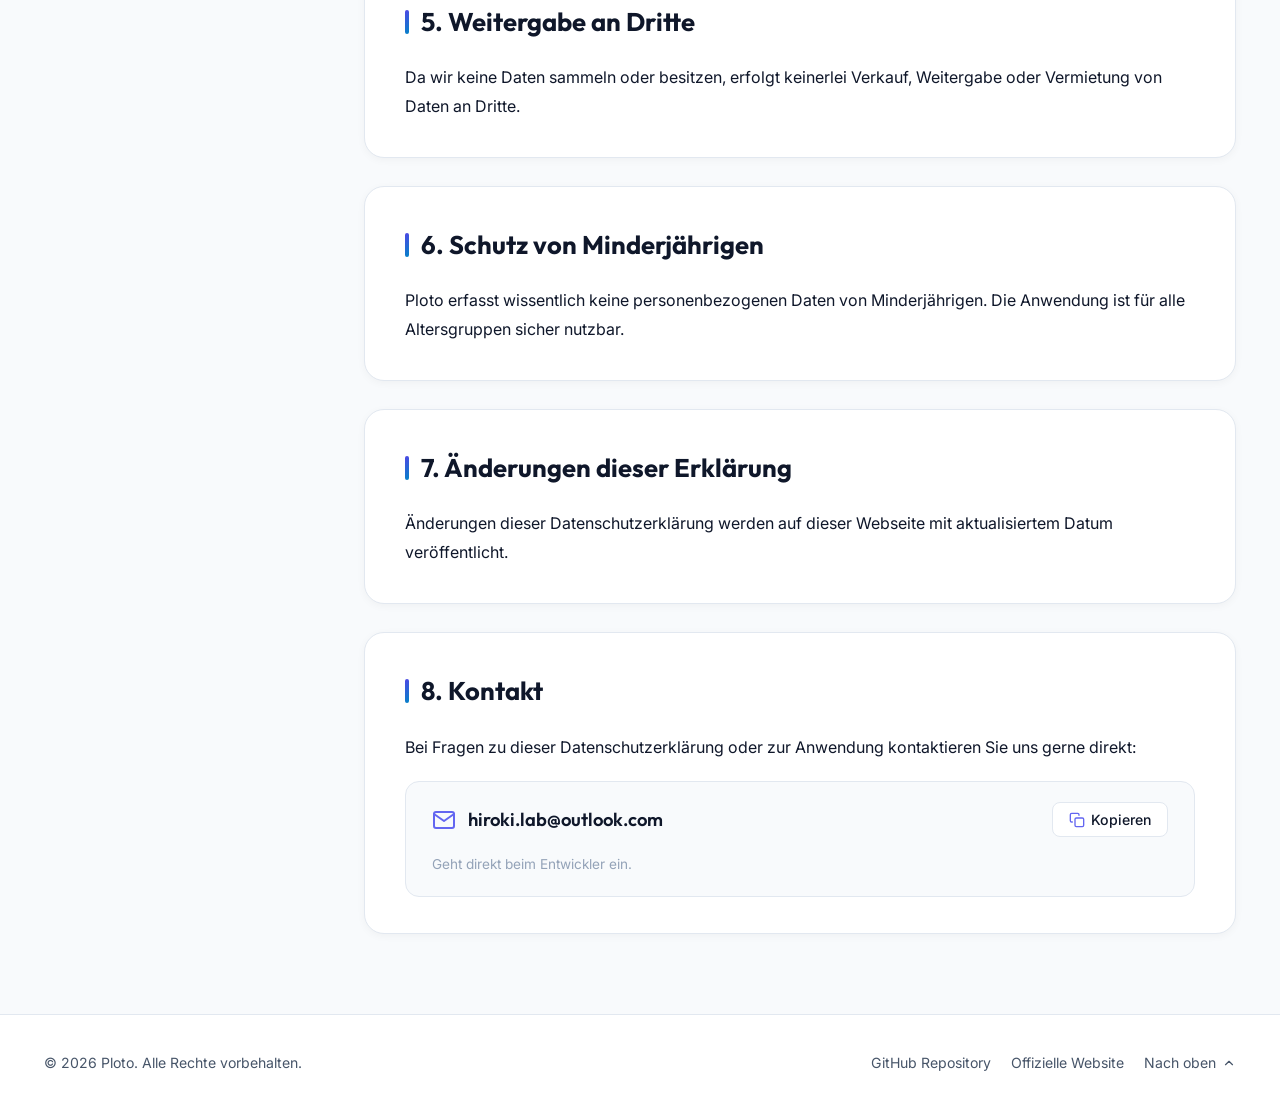
==== commit 052bc4ed: "feat: implement multi-language support by creating locale directories and updating site index" ====
--- a/de/index.html
+++ b/de/index.html
@@ -145,8 +145,8 @@
         <path d="M9 12l2 2 4-4"></path>
       </svg>
             </div>
-            <h3>Keine Datenerfassung</h3>
-            <p>Kein Konto erforderlich. Keine Analysetools, keine Telemetrie, keine Absturzberichte und kein Werbetracking.</p>
+            <h3>Keine App-Datenerfassung</h3>
+            <p>Kein Konto erforderlich. Ploto enthält keine Analysen, Telemetrie, Absturzmelder oder Werbe-Tracker (ausgenommen Standard-OS/Store-Diagnosen).</p>
           </div>
 
           <div class="summary-card">
@@ -181,7 +181,7 @@
       </svg>
             </div>
             <h3>Transparente Dienste</h3>
-            <p>Klare Offenlegung bezüglich Microsoft Store, Stripe-Zahlung und optionalen Google Forms-Umfragen.</p>
+            <p>Klare Offenlegung bezüglich Microsoft Store & Windows Plattform-Diagnose, Stripe-Zahlung und optionalen Google Forms-Umfragen.</p>
           </div>
     </div>
   </section>
@@ -237,9 +237,10 @@
         <article class="section-card" id="collection">
           <h2 class="section-title">2. Erfasste Informationen</h2>
           <div class="section-body">
-                      <p><strong>Keine.</strong></p>
+                      <p><strong>Keinerlei Erfassung durch die Anwendung selbst.</strong></p>
           <p>Ploto erfasst, speichert, übermittelt oder verkauft keinerlei personenbezogene Daten wie Namen, E-Mail-Adressen, IP-Adressen, Gerätekennungen oder Projektinhalte.</p>
           <p>Die Anwendung enthält keine Analysedienste (z. B. Google Analytics), keine Telemetrie, keine automatischen Absturzmelder und kein Tracking. Zur Nutzung ist weder eine Registrierung noch ein Login erforderlich.</p>
+          <p>*Hinweis: Einzelheiten zu standardmäßigen Plattform-Diagnosedaten (wie Absturzprotokolle und Installationsstatistiken), die von Windows und dem Microsoft Store automatisch erfasst werden, finden Sie in Abschnitt 4.1.</p>
             
             
           </div>
@@ -263,8 +264,12 @@
           <div class="subsections">
             
             <div class="subsection-card" id="network-store">
-              <h3 class="subsection-title">4.1. Microsoft Store (Vertrieb & Updates)</h3>
-              <p>Bereitstellung, Updates und In-App-Käufe über den Microsoft Store unterliegen der <a href="https://privacy.microsoft.com/de-de/privacystatement" target="_blank" rel="noopener noreferrer">Microsoft-Datenschutzerklärung</a>.</p>
+              <h3 class="subsection-title">4.1. Microsoft Store & Windows Plattform-Diagnose</h3>
+              <p>Die Bereitstellung, Aktualisierung und der Erwerb von Add-Ons erfolgen über den Microsoft Store. Im Rahmen dieser Funktionen erfassen das Windows-Betriebssystem und der Microsoft Store über Standard-Systemmechanismen (z. B. Windows Error Reporting) automatisch bestimmte Diagnosedaten:</p>
+<p>• Verteilungsereignisse wie Installationen, Updates und Deinstallationen</p>
+<p>• Absturzberichte, Fehlerprotokolle und Stack-Traces bei unerwartetem Beenden der Anwendung</p>
+<p>• Aggregierte Systemmetriken wie Betriebssystemversion, Gerätearchitektur und ungefähre Region</p>
+<p>Diese Daten werden auf Plattformebene von Microsoft erhoben, nicht durch Tracking-Code innerhalb von Ploto. Der Entwickler hat über das Microsoft Partner Center lediglich Zugriff auf anonymisierte, zusammengefasste Statistiken (z. B. Absturzraten, Gesamtzahl aktiver Installationen), um Fehler zu beheben und die Stabilität zu verbessern. Ihre privaten Projektinhalte werden niemals an Microsoft oder den Entwickler übertragen. Es gilt die <a href="https://privacy.microsoft.com/de-de/privacystatement" target="_blank" rel="noopener noreferrer">Microsoft-Datenschutzerklärung</a>.</p>
             </div>
 
             <div class="subsection-card" id="network-license">
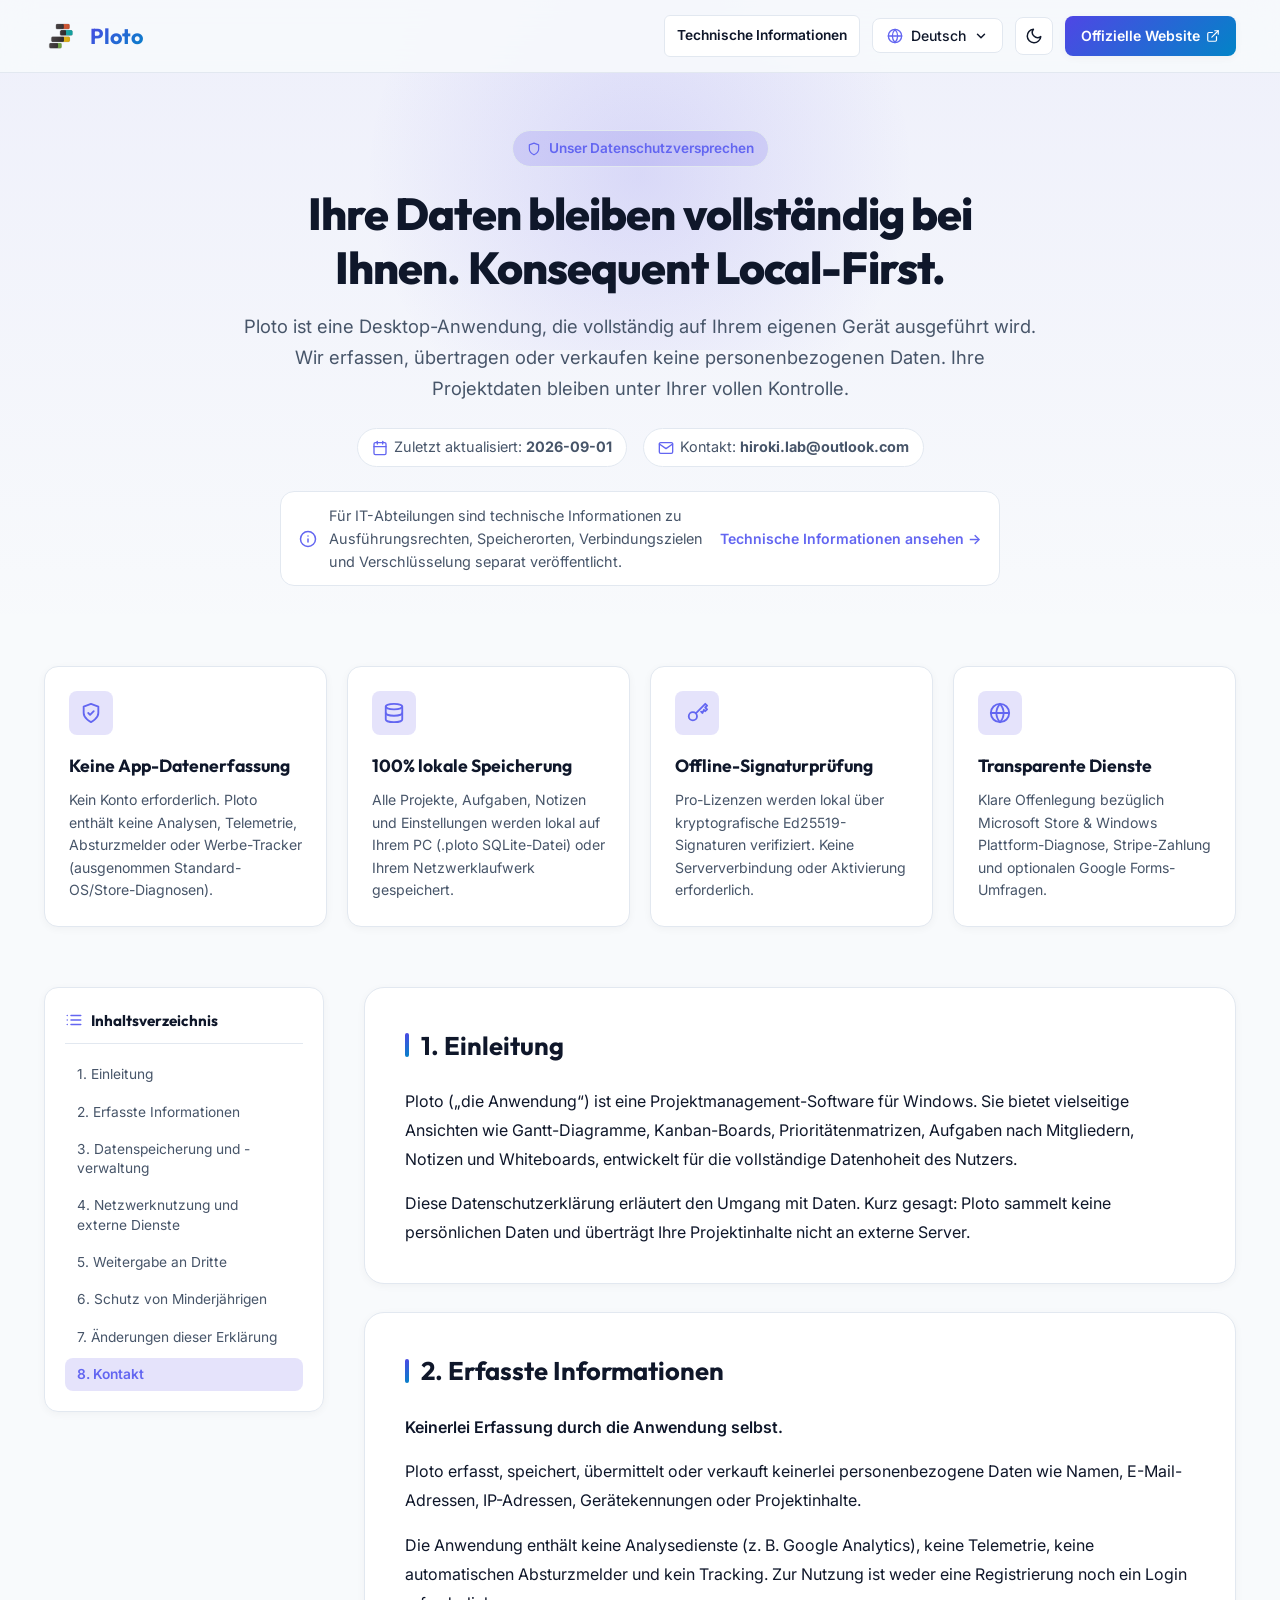
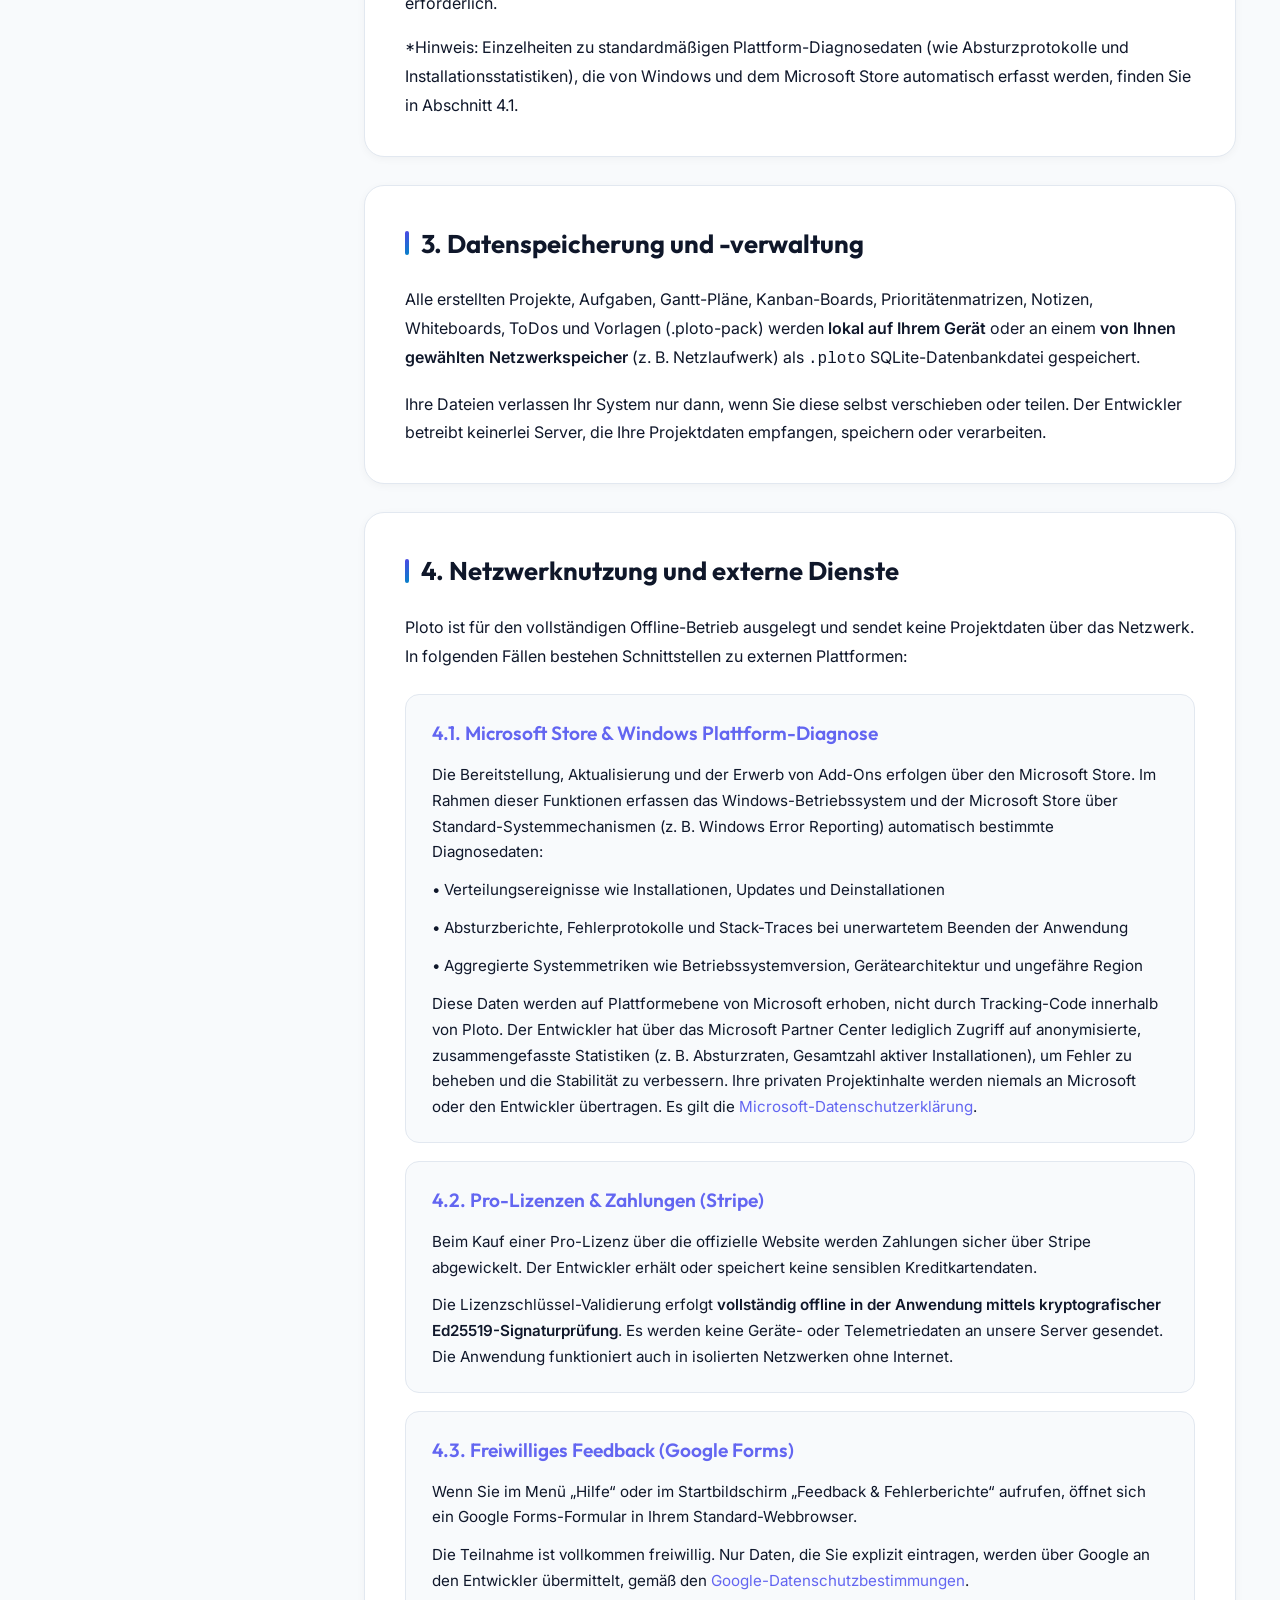
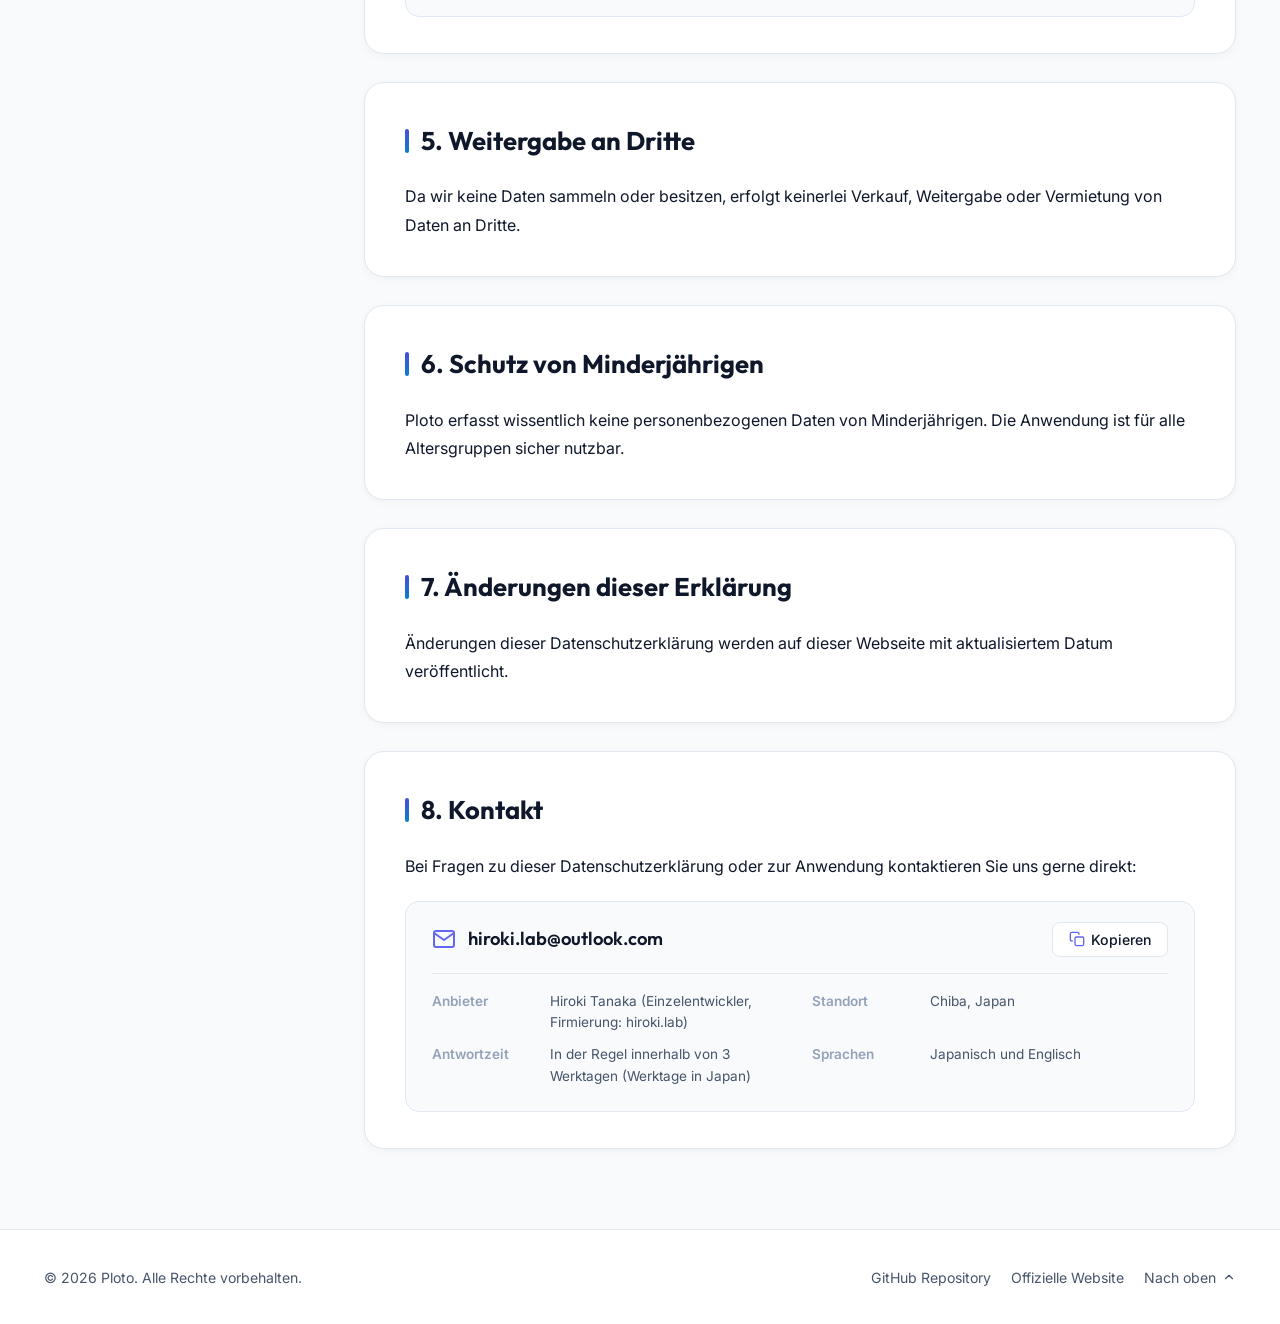
==== commit d097203f: "Update sitemap and styles for new Italian language support and UI enhancements - Updated last modifi" ====
--- a/de/index.html
+++ b/de/index.html
@@ -49,6 +49,7 @@
       </a>
 
       <div class="header-actions">
+        <a href="./it/" class="secondary-link-btn">Technische Informationen</a>
         <!-- Language Selector -->
         <div class="lang-selector">
           <button class="lang-btn" id="lang-btn" aria-haspopup="true" aria-expanded="false" aria-label="Sprache">
@@ -131,6 +132,15 @@
           <span>Kontakt: <strong>hiroki.lab@outlook.com</strong></span>
         </div>
       </div>
+      <div class="hero-notice">
+        <svg class="hero-notice-icon" viewBox="0 0 24 24" fill="none" stroke="currentColor" stroke-width="2" stroke-linecap="round" stroke-linejoin="round">
+          <circle cx="12" cy="12" r="10"></circle>
+          <line x1="12" y1="16" x2="12" y2="12"></line>
+          <line x1="12" y1="8" x2="12.01" y2="8"></line>
+        </svg>
+        <p class="hero-notice-text">Für IT-Abteilungen sind technische Informationen zu Ausführungsrechten, Speicherorten, Verbindungszielen und Verschlüsselung separat veröffentlicht.</p>
+        <a href="./it/" class="hero-notice-link">Technische Informationen ansehen</a>
+      </div>
     </div>
   </section>
 
@@ -265,23 +275,23 @@
             
             <div class="subsection-card" id="network-store">
               <h3 class="subsection-title">4.1. Microsoft Store & Windows Plattform-Diagnose</h3>
-              <p>Die Bereitstellung, Aktualisierung und der Erwerb von Add-Ons erfolgen über den Microsoft Store. Im Rahmen dieser Funktionen erfassen das Windows-Betriebssystem und der Microsoft Store über Standard-Systemmechanismen (z. B. Windows Error Reporting) automatisch bestimmte Diagnosedaten:</p>
-<p>• Verteilungsereignisse wie Installationen, Updates und Deinstallationen</p>
-<p>• Absturzberichte, Fehlerprotokolle und Stack-Traces bei unerwartetem Beenden der Anwendung</p>
-<p>• Aggregierte Systemmetriken wie Betriebssystemversion, Gerätearchitektur und ungefähre Region</p>
-<p>Diese Daten werden auf Plattformebene von Microsoft erhoben, nicht durch Tracking-Code innerhalb von Ploto. Der Entwickler hat über das Microsoft Partner Center lediglich Zugriff auf anonymisierte, zusammengefasste Statistiken (z. B. Absturzraten, Gesamtzahl aktiver Installationen), um Fehler zu beheben und die Stabilität zu verbessern. Ihre privaten Projektinhalte werden niemals an Microsoft oder den Entwickler übertragen. Es gilt die <a href="https://privacy.microsoft.com/de-de/privacystatement" target="_blank" rel="noopener noreferrer">Microsoft-Datenschutzerklärung</a>.</p>
+                            <p>Die Bereitstellung, Aktualisierung und der Erwerb von Add-Ons erfolgen über den Microsoft Store. Im Rahmen dieser Funktionen erfassen das Windows-Betriebssystem und der Microsoft Store über Standard-Systemmechanismen (z. B. Windows Error Reporting) automatisch bestimmte Diagnosedaten:</p>
+              <p>• Verteilungsereignisse wie Installationen, Updates und Deinstallationen</p>
+              <p>• Absturzberichte, Fehlerprotokolle und Stack-Traces bei unerwartetem Beenden der Anwendung</p>
+              <p>• Aggregierte Systemmetriken wie Betriebssystemversion, Gerätearchitektur und ungefähre Region</p>
+              <p>Diese Daten werden auf Plattformebene von Microsoft erhoben, nicht durch Tracking-Code innerhalb von Ploto. Der Entwickler hat über das Microsoft Partner Center lediglich Zugriff auf anonymisierte, zusammengefasste Statistiken (z. B. Absturzraten, Gesamtzahl aktiver Installationen), um Fehler zu beheben und die Stabilität zu verbessern. Ihre privaten Projektinhalte werden niemals an Microsoft oder den Entwickler übertragen. Es gilt die <a href="https://privacy.microsoft.com/de-de/privacystatement" target="_blank" rel="noopener noreferrer">Microsoft-Datenschutzerklärung</a>.</p>
             </div>
 
             <div class="subsection-card" id="network-license">
               <h3 class="subsection-title">4.2. Pro-Lizenzen & Zahlungen (Stripe)</h3>
-              <p>Beim Kauf einer Pro-Lizenz über die offizielle Website werden Zahlungen sicher über Stripe abgewickelt. Der Entwickler erhält oder speichert keine sensiblen Kreditkartendaten.</p>
-<p>Die Lizenzschlüssel-Validierung erfolgt <strong>vollständig offline in der Anwendung mittels kryptografischer Ed25519-Signaturprüfung</strong>. Es werden keine Geräte- oder Telemetriedaten an unsere Server gesendet. Die Anwendung funktioniert auch in isolierten Netzwerken ohne Internet.</p>
+                            <p>Beim Kauf einer Pro-Lizenz über die offizielle Website werden Zahlungen sicher über Stripe abgewickelt. Der Entwickler erhält oder speichert keine sensiblen Kreditkartendaten.</p>
+              <p>Die Lizenzschlüssel-Validierung erfolgt <strong>vollständig offline in der Anwendung mittels kryptografischer Ed25519-Signaturprüfung</strong>. Es werden keine Geräte- oder Telemetriedaten an unsere Server gesendet. Die Anwendung funktioniert auch in isolierten Netzwerken ohne Internet.</p>
             </div>
 
             <div class="subsection-card" id="network-survey">
               <h3 class="subsection-title">4.3. Freiwilliges Feedback (Google Forms)</h3>
-              <p>Wenn Sie im Menü „Hilfe“ oder im Startbildschirm „Feedback & Fehlerberichte“ aufrufen, öffnet sich ein Google Forms-Formular in Ihrem Standard-Webbrowser.</p>
-<p>Die Teilnahme ist vollkommen freiwillig. Nur Daten, die Sie explizit eintragen, werden über Google an den Entwickler übermittelt, gemäß den <a href="https://policies.google.com/privacy?hl=de" target="_blank" rel="noopener noreferrer">Google-Datenschutzbestimmungen</a>.</p>
+                            <p>Wenn Sie im Menü „Hilfe“ oder im Startbildschirm „Feedback & Fehlerberichte“ aufrufen, öffnet sich ein Google Forms-Formular in Ihrem Standard-Webbrowser.</p>
+              <p>Die Teilnahme ist vollkommen freiwillig. Nur Daten, die Sie explizit eintragen, werden über Google an den Entwickler übermittelt, gemäß den <a href="https://policies.google.com/privacy?hl=de" target="_blank" rel="noopener noreferrer">Google-Datenschutzbestimmungen</a>.</p>
             </div>
           </div>
             
@@ -336,7 +346,27 @@
               </svg>
               <span>Kopieren</span>
             </button>
-            <div class="contact-note">Geht direkt beim Entwickler ein.</div>
+            <dl class="contact-meta">
+              <div class="contact-meta-row">
+                <dt>Anbieter</dt>
+                <dd>Hiroki Tanaka (Einzelentwickler, Firmierung: hiroki.lab)</dd>
+              </div>
+
+              <div class="contact-meta-row">
+                <dt>Standort</dt>
+                <dd>Chiba, Japan</dd>
+              </div>
+
+              <div class="contact-meta-row">
+                <dt>Antwortzeit</dt>
+                <dd>In der Regel innerhalb von 3 Werktagen (Werktage in Japan)</dd>
+              </div>
+
+              <div class="contact-meta-row">
+                <dt>Sprachen</dt>
+                <dd>Japanisch und Englisch</dd>
+              </div>
+            </dl>
           </div>
           </div>
         </article>
--- a/styles.css
+++ b/styles.css
@@ -419,6 +419,48 @@
   color: var(--color-primary-light);
 }
 
+.hero-notice {
+  display: flex;
+  flex-wrap: wrap;
+  align-items: center;
+  justify-content: center;
+  gap: 8px 12px;
+  max-width: 720px;
+  margin: 24px auto 0;
+  padding: 12px 18px;
+  background: var(--bg-card);
+  border: 1px solid var(--border-color);
+  border-radius: var(--radius-md);
+  text-align: left;
+}
+
+.hero-notice-icon {
+  flex-shrink: 0;
+  width: 18px;
+  height: 18px;
+  color: var(--color-primary-light);
+}
+
+.hero-notice-text {
+  flex: 1 1 260px;
+  margin: 0;
+  font-size: 0.9rem;
+  line-height: 1.6;
+  color: var(--text-muted);
+}
+
+.hero-notice-link {
+  flex-shrink: 0;
+  font-size: 0.88rem;
+  font-weight: 600;
+  color: var(--color-primary-light);
+  white-space: nowrap;
+}
+
+.hero-notice-link::after {
+  content: ' →';
+}
+
 /* --- 6. Summary Highlight Cards --- */
 .summary-grid {
   display: grid;
@@ -600,6 +642,25 @@
   font-weight: 600;
 }
 
+/* Content Lists */
+.content-list {
+  list-style: disc;
+  margin: 10px 0 16px 20px;
+  padding: 0;
+  display: flex;
+  flex-direction: column;
+  gap: 4px;
+}
+
+.content-list li {
+  font-size: 0.98rem;
+  line-height: 1.75;
+  color: var(--text-main);
+  padding-left: 4px;
+  overflow-wrap: anywhere;
+}
+
+
 /* Subsections */
 .subsections {
   margin-top: 24px;
@@ -693,11 +754,41 @@
   color: #ffffff;
 }
 
-.contact-note {
+.contact-meta {
+  display: grid;
+  grid-template-columns: repeat(auto-fit, minmax(260px, 1fr));
+  gap: 4px 24px;
+  width: 100%;
+  margin: 0;
+  padding-top: 14px;
+  border-top: 1px solid var(--border-color);
+}
+
+.contact-meta-row {
+  display: grid;
+  grid-template-columns: 108px minmax(0, 1fr);
+  gap: 10px;
+  align-items: baseline;
+  padding: 3px 0;
+}
+
+.contact-meta-row dt,
+.contact-meta-row dd {
+  margin: 0;
   font-size: 0.85rem;
+  line-height: 1.6;
+}
+
+.contact-meta-row dt {
   color: var(--text-dim);
-  width: 100%;
-}
+  font-weight: 600;
+}
+
+.contact-meta-row dd {
+  overflow-wrap: anywhere;
+  color: var(--text-muted);
+}
+
 
 /* --- 8. Footer --- */
 .footer {
@@ -824,3 +915,356 @@
     gap: 20px;
   }
 }
+
+/* ==========================================================================
+   Japanese policy / information-systems documents
+   ========================================================================== */
+.document-layout {
+  --font-primary: "Segoe UI", "Yu Gothic UI", Meiryo, sans-serif;
+  --font-display: "Segoe UI", "Yu Gothic UI", Meiryo, sans-serif;
+}
+
+.document-layout .container {
+  max-width: 1120px;
+}
+
+.document-layout .header {
+  background: var(--bg-card);
+  backdrop-filter: none;
+  -webkit-backdrop-filter: none;
+}
+
+.document-layout .header-container {
+  height: 64px;
+}
+
+.document-layout .brand-title {
+  background: none;
+  -webkit-text-fill-color: currentColor;
+  color: var(--text-main);
+  font-size: 1.18rem;
+}
+
+.secondary-link-btn {
+  display: inline-flex;
+  align-items: center;
+  padding: 8px 12px;
+  color: var(--text-main);
+  border: 1px solid var(--border-color);
+  border-radius: 6px;
+  background: var(--bg-card);
+  font-size: 0.86rem;
+  font-weight: 600;
+}
+
+.secondary-link-btn:hover {
+  background: var(--bg-card-hover);
+  border-color: var(--border-highlight);
+  text-decoration: none;
+}
+
+.document-layout .lp-link-btn {
+  background: var(--bg-card);
+  color: var(--text-main) !important;
+  border: 1px solid var(--border-color);
+  border-radius: 6px;
+  box-shadow: none;
+}
+
+.document-layout .lp-link-btn:hover {
+  transform: none;
+  border-color: var(--border-highlight);
+  box-shadow: none;
+}
+
+.document-layout .hero {
+  padding-top: 104px;
+  padding-bottom: 32px;
+  background: var(--bg-main);
+  border-bottom: 1px solid var(--border-color);
+}
+
+.document-layout .hero::before {
+  display: none;
+}
+
+.document-layout .hero-content {
+  max-width: 920px;
+  text-align: left;
+  margin: 0 auto;
+}
+
+.document-layout .badge {
+  padding: 3px 9px;
+  margin-bottom: 12px;
+  border: 1px solid var(--border-color);
+  border-radius: 4px;
+  background: var(--bg-card-elevated);
+  color: var(--text-muted);
+  font-size: 0.76rem;
+  letter-spacing: 0.04em;
+}
+
+.document-layout .badge-icon {
+  display: none;
+}
+
+.document-layout .hero-title {
+  font-size: 2rem;
+  font-weight: 700;
+  line-height: 1.35;
+  letter-spacing: 0;
+  margin-bottom: 12px;
+}
+
+.document-layout .hero-desc {
+  max-width: 840px;
+  margin-bottom: 18px;
+  color: var(--text-muted);
+  font-size: 1rem;
+  line-height: 1.8;
+}
+
+.document-layout .hero-meta {
+  justify-content: flex-start;
+  gap: 8px 20px;
+  font-size: 0.84rem;
+}
+
+.document-layout .meta-item {
+  padding: 0;
+  border: 0;
+  border-radius: 0;
+  background: transparent;
+}
+
+.review-overview {
+  margin-top: 28px;
+  margin-bottom: 36px;
+}
+
+.review-overview > h2 {
+  margin-bottom: 12px;
+  font-size: 1.1rem;
+  font-weight: 700;
+}
+
+.review-summary-table-wrap {
+  overflow: hidden;
+  background: var(--bg-card);
+  border: 1px solid var(--border-color);
+  border-radius: 8px;
+}
+
+.review-summary-table {
+  width: 100%;
+  border-collapse: collapse;
+}
+
+.review-summary-table th,
+.review-summary-table td {
+  padding: 11px 15px;
+  border-bottom: 1px solid var(--border-color);
+  text-align: left;
+  vertical-align: top;
+  overflow-wrap: anywhere;
+  line-height: 1.6;
+}
+
+.review-summary-table th {
+  width: 26%;
+  border-right: 1px solid var(--border-color);
+  background: var(--bg-card-elevated);
+  color: var(--text-muted);
+  font-size: 0.84rem;
+  font-weight: 600;
+  letter-spacing: 0.02em;
+}
+
+.review-summary-table td {
+  font-size: 0.92rem;
+  color: var(--text-main);
+}
+
+.review-summary-table tr:last-child th,
+.review-summary-table tr:last-child td {
+  border-bottom: 0;
+}
+
+.document-layout .policy-layout {
+  grid-template-columns: 220px minmax(0, 1fr);
+  gap: 28px;
+  padding-bottom: 64px;
+}
+
+.privacy-document .policy-layout {
+  padding-top: 36px;
+}
+
+.document-layout .toc-sidebar {
+  top: 84px;
+  padding: 16px 14px;
+  border-radius: 8px;
+  box-shadow: none;
+}
+
+.document-layout .toc-header {
+  font-size: 0.88rem;
+}
+
+.document-layout .toc-item a {
+  padding: 6px 8px;
+  font-size: 0.82rem;
+}
+
+.toc-sublist {
+  margin: 2px 0 6px 18px;
+  padding-left: 10px;
+  border-left: 1px solid var(--border-color);
+  list-style: none;
+}
+
+.toc-sublist a {
+  display: block;
+  padding: 4px 2px;
+  color: var(--text-dim);
+  font-size: 0.75rem;
+  line-height: 1.35;
+}
+
+.document-layout .policy-content {
+  gap: 0;
+  padding: 0 40px;
+  background: var(--bg-card);
+  border: 1px solid var(--border-color);
+  border-radius: 8px;
+}
+
+.document-layout .section-card {
+  padding: 34px 0;
+  background: transparent;
+  border: 0;
+  border-bottom: 1px solid var(--border-color);
+  border-radius: 0;
+  box-shadow: none;
+}
+
+.document-layout .section-card:last-child {
+  border-bottom: 0;
+}
+
+.document-layout .section-card:hover {
+  border-color: var(--border-color);
+}
+
+.document-layout .section-title {
+  display: block;
+  margin-bottom: 18px;
+  font-size: 1.35rem;
+  line-height: 1.45;
+}
+
+.document-layout .section-title::before {
+  display: none;
+}
+
+.document-layout .section-body p {
+  margin-bottom: 14px;
+  font-size: 0.95rem;
+  line-height: 1.9;
+}
+
+.document-layout .subsections {
+  gap: 0;
+  margin-top: 26px;
+}
+
+.document-layout .subsection-card {
+  padding: 24px 0;
+  background: transparent;
+  border: 0;
+  border-top: 1px solid var(--border-subtle);
+  border-radius: 0;
+}
+
+.document-layout .subsection-title {
+  margin-bottom: 12px;
+  color: var(--text-main);
+  font-size: 1.08rem;
+  font-weight: 700;
+}
+
+.document-layout .contact-box {
+  border-radius: 6px;
+  box-shadow: none;
+}
+
+@media (max-width: 820px) {
+  .document-layout .policy-layout {
+    grid-template-columns: 1fr;
+  }
+
+  .document-layout .policy-content {
+    padding: 0 24px;
+  }
+}
+
+@media (max-width: 600px) {
+  .document-layout .header-actions .secondary-link-btn {
+    display: none;
+  }
+
+  .document-layout .hero {
+    padding-top: 92px;
+  }
+
+  .document-layout .hero-title {
+    font-size: 1.55rem;
+  }
+}
+
+@media print {
+  .document-layout {
+    --bg-main: #ffffff;
+    --bg-card: #ffffff;
+    --bg-card-elevated: #f4f4f4;
+    --border-color: #cccccc;
+    --border-subtle: #dddddd;
+    --text-main: #111111;
+    --text-muted: #444444;
+    --text-dim: #666666;
+  }
+
+  .document-layout .header,
+  .document-layout .toc-sidebar,
+  .document-layout .footer,
+  .document-layout .copy-btn {
+    display: none !important;
+  }
+
+  .document-layout .hero {
+    padding: 0 0 20px;
+  }
+
+  .document-layout .policy-layout {
+    display: block;
+    padding: 0;
+  }
+
+  .document-layout .policy-content {
+    padding: 0;
+    border: 0;
+  }
+
+  .document-layout .section-card {
+    break-inside: avoid;
+  }
+
+  .review-overview {
+    margin: 20px 0 28px;
+  }
+
+  .review-summary-table tr {
+    break-inside: avoid;
+  }
+}
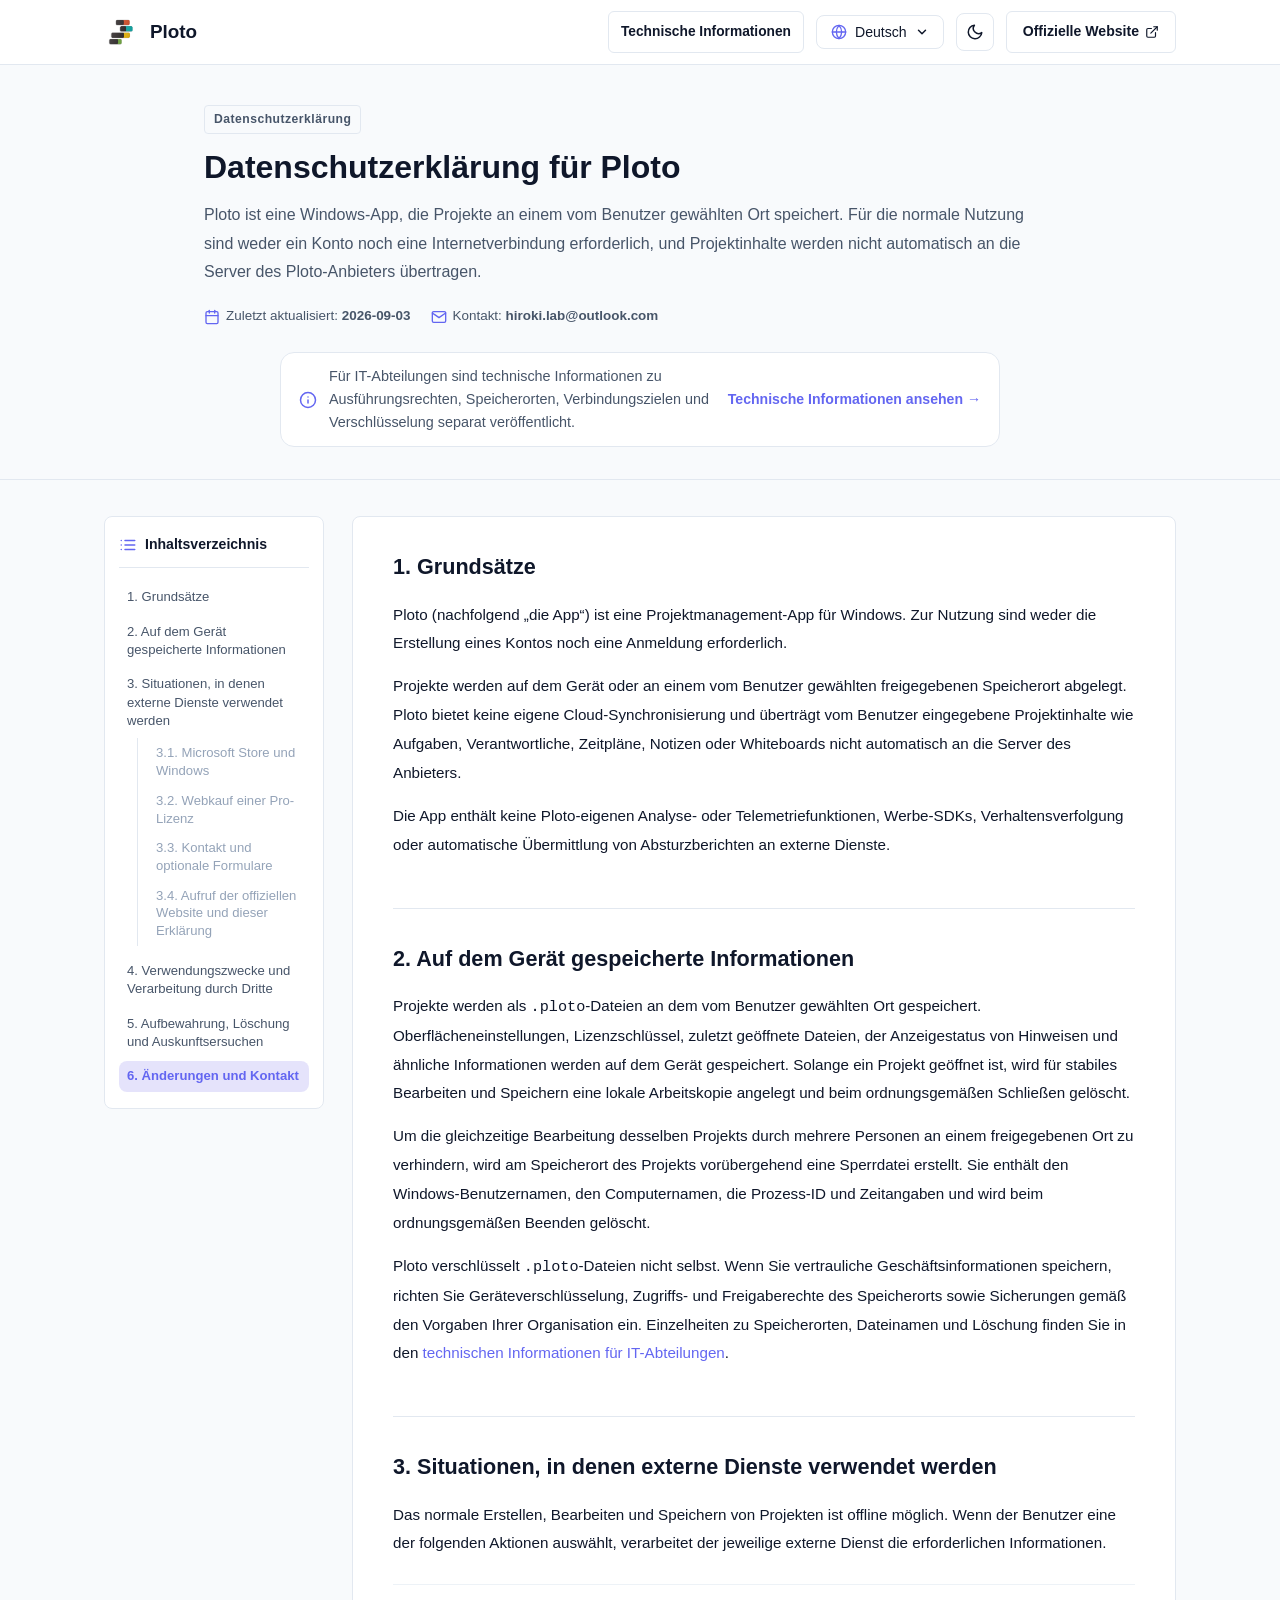
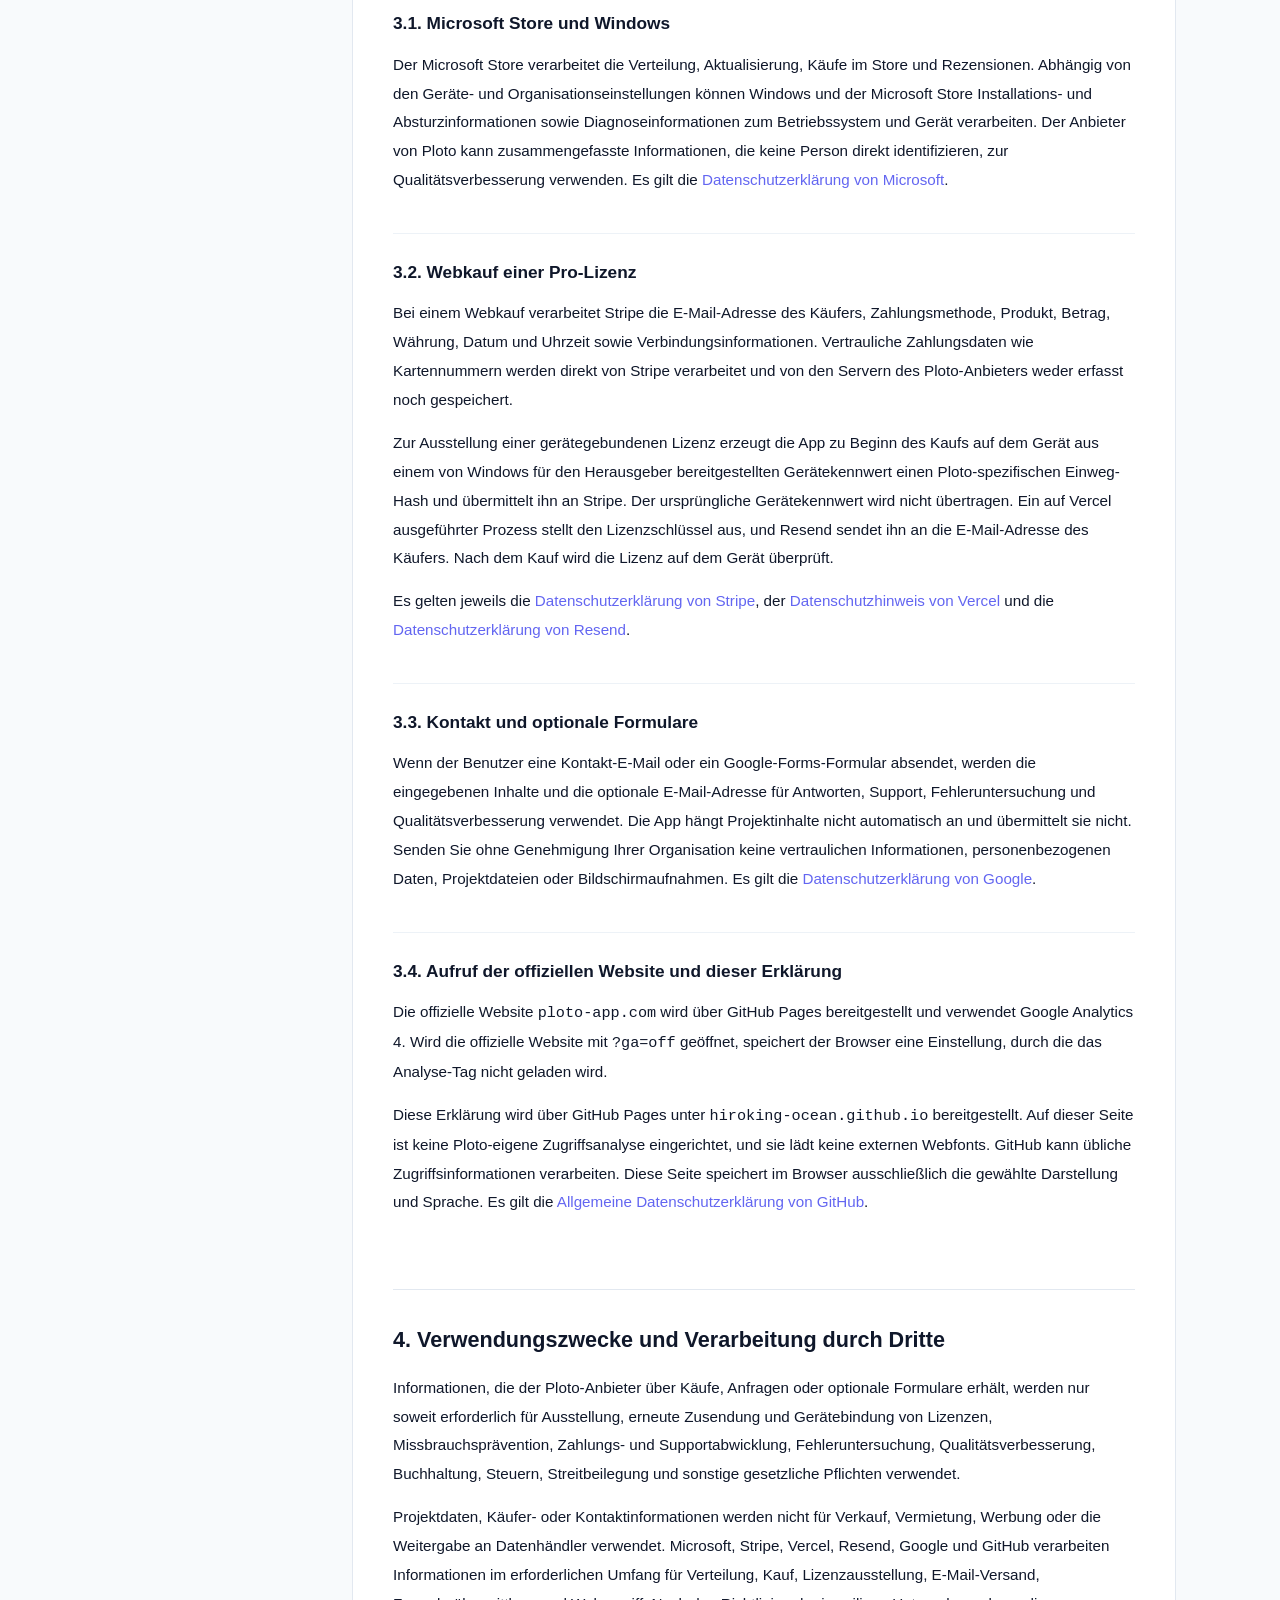
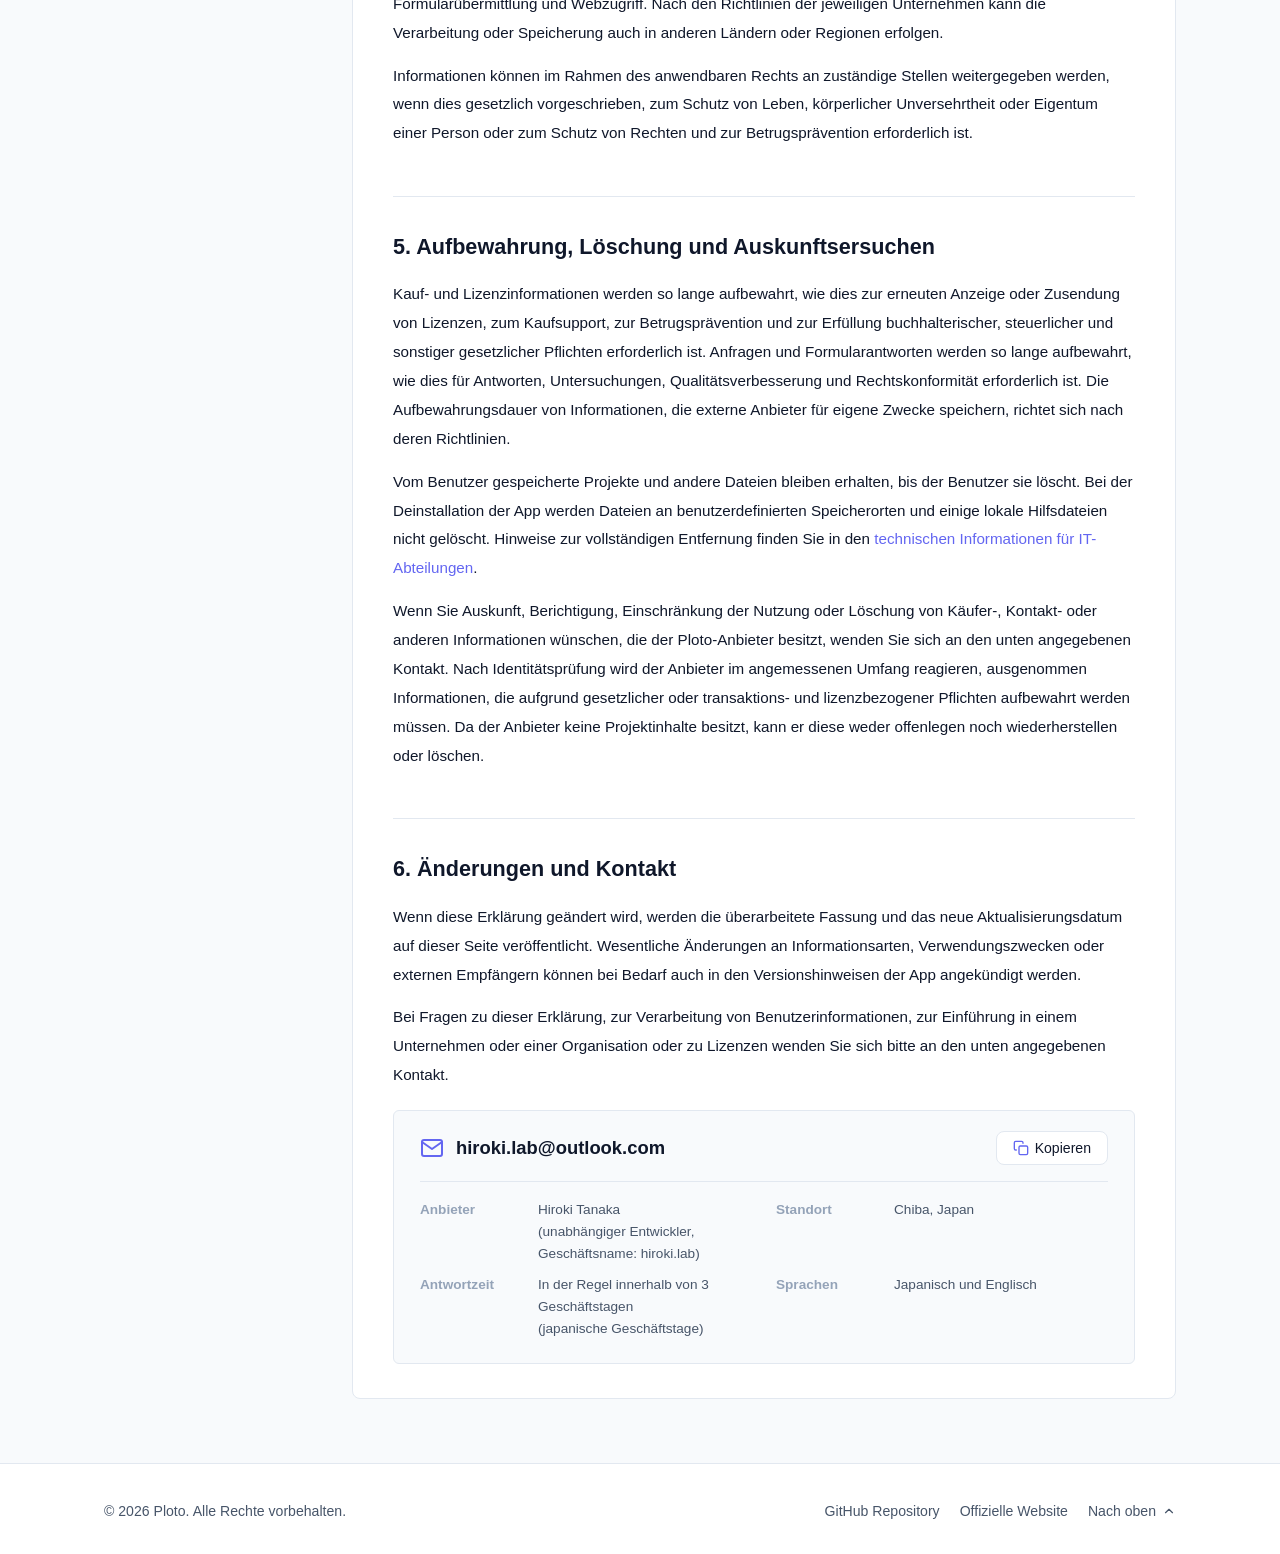
==== commit 17e3330a: "Enhance privacy policy and contact information across multiple languages - Updated contact informati" ====
--- a/de/index.html
+++ b/de/index.html
@@ -1,10 +1,10 @@
 <!DOCTYPE html>
-<html lang="de" data-theme="dark">
+<html lang="de" data-theme="light">
 <head>
   <meta charset="UTF-8" />
   <meta name="viewport" content="width=device-width, initial-scale=1.0" />
   <title>Datenschutzerklärung - Ploto</title>
-  <meta name="description" content="Datenschutzerklärung für Ploto. Vollständig offline nutzbar, Local-First-Architektur, keine Erfassung personenbezogener Daten." />
+  <meta name="description" content="Datenschutzerklärung für Ploto. Erläutert Speicherorte von Projekten, die Nutzung externer Dienste und den Umgang mit Informationen bei Käufen und Anfragen." />
   <link rel="canonical" href="https://hiroking-ocean.github.io/ploto-privacy/de/" />
   <link rel="alternate" hreflang="ja" href="https://hiroking-ocean.github.io/ploto-privacy/" />
   <link rel="alternate" hreflang="en" href="https://hiroking-ocean.github.io/ploto-privacy/en/" />
@@ -19,27 +19,22 @@
   <meta property="og:type" content="website" />
   <meta property="og:url" content="https://hiroking-ocean.github.io/ploto-privacy/de/" />
   <meta property="og:title" content="Datenschutzerklärung - Ploto" />
-  <meta property="og:description" content="Datenschutzerklärung für Ploto. Vollständig offline nutzbar, Local-First-Architektur, keine Erfassung personenbezogener Daten." />
+  <meta property="og:description" content="Datenschutzerklärung für Ploto. Erläutert Speicherorte von Projekten, die Nutzung externer Dienste und den Umgang mit Informationen bei Käufen und Anfragen." />
   <meta property="og:locale" content="de_DE" />
   <meta property="og:site_name" content="Ploto" />
   <meta property="og:image" content="https://hiroking-ocean.github.io/ploto-privacy/assets/app-icon.svg" />
   <meta name="twitter:card" content="summary" />
   <meta name="twitter:title" content="Datenschutzerklärung - Ploto" />
-  <meta name="twitter:description" content="Datenschutzerklärung für Ploto. Vollständig offline nutzbar, Local-First-Architektur, keine Erfassung personenbezogener Daten." />
+  <meta name="twitter:description" content="Datenschutzerklärung für Ploto. Erläutert Speicherorte von Projekten, die Nutzung externer Dienste und den Umgang mit Informationen bei Käufen und Anfragen." />
 
   <!-- Favicon -->
   <link rel="icon" type="image/svg+xml" href="../assets/app-icon.svg" />
 
-  <!-- Fonts (Outfit & Inter) -->
-  <link rel="preconnect" href="https://fonts.googleapis.com" />
-  <link rel="preconnect" href="https://fonts.gstatic.com" crossorigin />
-  <link href="https://fonts.googleapis.com/css2?family=Inter:wght@400;500;600;700&family=Outfit:wght@600;700;800&display=swap" rel="stylesheet" />
-
   <!-- Stylesheet -->
   <link rel="stylesheet" href="../styles.css" />
 
 </head>
-<body>
+<body class="document-layout privacy-document">
   <!-- Header -->
   <header class="header">
     <div class="container header-container">
@@ -90,7 +85,7 @@
         </button>
 
         <!-- Product LP Link -->
-        <a href="https://hiroking-ocean.github.io/ploto_LP/" class="lp-link-btn" target="_blank" rel="noopener noreferrer">
+        <a href="https://ploto-app.com/" class="lp-link-btn" target="_blank" rel="noopener noreferrer">
           <span>Offizielle Website</span>
           <svg style="width:14px;height:14px;" viewBox="0 0 24 24" fill="none" stroke="currentColor" stroke-width="2" stroke-linecap="round" stroke-linejoin="round">
             <path d="M18 13v6a2 2 0 0 1-2 2H5a2 2 0 0 1-2-2V8a2 2 0 0 1 2-2h6"></path>
@@ -109,10 +104,10 @@
         <svg class="badge-icon" viewBox="0 0 24 24" fill="none" stroke="currentColor" stroke-width="2" stroke-linecap="round" stroke-linejoin="round">
           <path d="M12 22s8-4 8-10V5l-8-3-8 3v7c0 6 8 10 8 10z"></path>
         </svg>
-        <span>Unser Datenschutzversprechen</span>
-      </div>
-      <h1 class="hero-title">Ihre Daten bleiben vollständig bei Ihnen. Konsequent Local-First.</h1>
-      <p class="hero-desc">Ploto ist eine Desktop-Anwendung, die vollständig auf Ihrem eigenen Gerät ausgeführt wird. Wir erfassen, übertragen oder verkaufen keine personenbezogenen Daten. Ihre Projektdaten bleiben unter Ihrer vollen Kontrolle.</p>
+        <span>Datenschutzerklärung</span>
+      </div>
+      <h1 class="hero-title">Datenschutzerklärung für Ploto</h1>
+      <p class="hero-desc">Ploto ist eine Windows-App, die Projekte an einem vom Benutzer gewählten Ort speichert. Für die normale Nutzung sind weder ein Konto noch eine Internetverbindung erforderlich, und Projektinhalte werden nicht automatisch an die Server des Ploto-Anbieters übertragen.</p>
       
       <div class="hero-meta">
         <div class="meta-item">
@@ -122,7 +117,7 @@
             <line x1="8" y1="2" x2="8" y2="6"></line>
             <line x1="3" y1="10" x2="21" y2="10"></line>
           </svg>
-          <span>Zuletzt aktualisiert: <strong>2026-09-01</strong></span>
+          <span>Zuletzt aktualisiert: <strong>2026-09-03</strong></span>
         </div>
         <div class="meta-item">
           <svg class="meta-icon" viewBox="0 0 24 24" fill="none" stroke="currentColor" stroke-width="2" stroke-linecap="round" stroke-linejoin="round">
@@ -141,58 +136,6 @@
         <p class="hero-notice-text">Für IT-Abteilungen sind technische Informationen zu Ausführungsrechten, Speicherorten, Verbindungszielen und Verschlüsselung separat veröffentlicht.</p>
         <a href="./it/" class="hero-notice-link">Technische Informationen ansehen</a>
       </div>
-    </div>
-  </section>
-
-  <!-- Summary Cards -->
-  <section class="container">
-    <div class="summary-grid">
-
-          <div class="summary-card">
-            <div class="card-icon-wrap">
-              <svg class="card-icon" viewBox="0 0 24 24" fill="none" stroke="currentColor" stroke-width="2" stroke-linecap="round" stroke-linejoin="round">
-        <path d="M12 22s8-4 8-10V5l-8-3-8 3v7c0 6 8 10 8 10z"></path>
-        <path d="M9 12l2 2 4-4"></path>
-      </svg>
-            </div>
-            <h3>Keine App-Datenerfassung</h3>
-            <p>Kein Konto erforderlich. Ploto enthält keine Analysen, Telemetrie, Absturzmelder oder Werbe-Tracker (ausgenommen Standard-OS/Store-Diagnosen).</p>
-          </div>
-
-          <div class="summary-card">
-            <div class="card-icon-wrap">
-              <svg class="card-icon" viewBox="0 0 24 24" fill="none" stroke="currentColor" stroke-width="2" stroke-linecap="round" stroke-linejoin="round">
-        <ellipse cx="12" cy="5" rx="9" ry="3"></ellipse>
-        <path d="M21 12c0 1.66-4 3-9 3s-9-1.34-9-3"></path>
-        <path d="M3 5v14c0 1.66 4 3 9 3s9-1.34 9-3V5"></path>
-      </svg>
-            </div>
-            <h3>100% lokale Speicherung</h3>
-            <p>Alle Projekte, Aufgaben, Notizen und Einstellungen werden lokal auf Ihrem PC (.ploto SQLite-Datei) oder Ihrem Netzwerklaufwerk gespeichert.</p>
-          </div>
-
-          <div class="summary-card">
-            <div class="card-icon-wrap">
-              <svg class="card-icon" viewBox="0 0 24 24" fill="none" stroke="currentColor" stroke-width="2" stroke-linecap="round" stroke-linejoin="round">
-        <circle cx="7.5" cy="15.5" r="4.5"></circle>
-        <path d="M10.7 12.3L21 2l2 2-2 2 2 2-2 2-1.5-1.5L18 12l-1.5-1.5"></path>
-      </svg>
-            </div>
-            <h3>Offline-Signaturprüfung</h3>
-            <p>Pro-Lizenzen werden lokal über kryptografische Ed25519-Signaturen verifiziert. Keine Serververbindung oder Aktivierung erforderlich.</p>
-          </div>
-
-          <div class="summary-card">
-            <div class="card-icon-wrap">
-              <svg class="card-icon" viewBox="0 0 24 24" fill="none" stroke="currentColor" stroke-width="2" stroke-linecap="round" stroke-linejoin="round">
-        <circle cx="12" cy="12" r="10"></circle>
-        <line x1="2" y1="12" x2="22" y2="12"></line>
-        <path d="M12 2a15.3 15.3 0 0 1 4 10 15.3 15.3 0 0 1-4 10 15.3 15.3 0 0 1-4-10 15.3 15.3 0 0 1 4-10z"></path>
-      </svg>
-            </div>
-            <h3>Transparente Dienste</h3>
-            <p>Klare Offenlegung bezüglich Microsoft Store & Windows Plattform-Diagnose, Stripe-Zahlung und optionalen Google Forms-Umfragen.</p>
-          </div>
     </div>
   </section>
 
@@ -213,122 +156,106 @@
       </div>
       <ul class="toc-list">
 
-              <li class="toc-item"><a href="#intro">1. Einleitung</a></li>
-
-              <li class="toc-item"><a href="#collection">2. Erfasste Informationen</a></li>
-
-              <li class="toc-item"><a href="#storage">3. Datenspeicherung und -verwaltung</a></li>
-
-              <li class="toc-item"><a href="#network">4. Netzwerknutzung und externe Dienste</a></li>
-
-              <li class="toc-item"><a href="#third-party">5. Weitergabe an Dritte</a></li>
-
-              <li class="toc-item"><a href="#children">6. Schutz von Minderjährigen</a></li>
-
-              <li class="toc-item"><a href="#changes">7. Änderungen dieser Erklärung</a></li>
-
-              <li class="toc-item"><a href="#contact">8. Kontakt</a></li>
+              <li class="toc-item"><a href="#principles">1. Grundsätze</a></li>
+
+              <li class="toc-item"><a href="#local-data">2. Auf dem Gerät gespeicherte Informationen</a></li>
+
+              <li class="toc-item"><a href="#external-services">3. Situationen, in denen externe Dienste verwendet werden</a><ul class="toc-sublist"><li><a href="#microsoft">3.1. Microsoft Store und Windows</a></li><li><a href="#purchase">3.2. Webkauf einer Pro-Lizenz</a></li><li><a href="#feedback">3.3. Kontakt und optionale Formulare</a></li><li><a href="#websites">3.4. Aufruf der offiziellen Website und dieser Erklärung</a></li></ul></li>
+
+              <li class="toc-item"><a href="#use-and-sharing">4. Verwendungszwecke und Verarbeitung durch Dritte</a></li>
+
+              <li class="toc-item"><a href="#retention">5. Aufbewahrung, Löschung und Auskunftsersuchen</a></li>
+
+              <li class="toc-item"><a href="#changes">6. Änderungen und Kontakt</a></li>
       </ul>
     </aside>
 
     <!-- Content Articles -->
     <div class="policy-content">
 
-        <article class="section-card" id="intro">
-          <h2 class="section-title">1. Einleitung</h2>
-          <div class="section-body">
-                      <p>Ploto („die Anwendung“) ist eine Projektmanagement-Software für Windows. Sie bietet vielseitige Ansichten wie Gantt-Diagramme, Kanban-Boards, Prioritätenmatrizen, Aufgaben nach Mitgliedern, Notizen und Whiteboards, entwickelt für die vollständige Datenhoheit des Nutzers.</p>
-          <p>Diese Datenschutzerklärung erläutert den Umgang mit Daten. Kurz gesagt: Ploto sammelt keine persönlichen Daten und überträgt Ihre Projektinhalte nicht an externe Server.</p>
-            
-            
-          </div>
-        </article>
-
-        <article class="section-card" id="collection">
-          <h2 class="section-title">2. Erfasste Informationen</h2>
-          <div class="section-body">
-                      <p><strong>Keinerlei Erfassung durch die Anwendung selbst.</strong></p>
-          <p>Ploto erfasst, speichert, übermittelt oder verkauft keinerlei personenbezogene Daten wie Namen, E-Mail-Adressen, IP-Adressen, Gerätekennungen oder Projektinhalte.</p>
-          <p>Die Anwendung enthält keine Analysedienste (z. B. Google Analytics), keine Telemetrie, keine automatischen Absturzmelder und kein Tracking. Zur Nutzung ist weder eine Registrierung noch ein Login erforderlich.</p>
-          <p>*Hinweis: Einzelheiten zu standardmäßigen Plattform-Diagnosedaten (wie Absturzprotokolle und Installationsstatistiken), die von Windows und dem Microsoft Store automatisch erfasst werden, finden Sie in Abschnitt 4.1.</p>
-            
-            
-          </div>
-        </article>
-
-        <article class="section-card" id="storage">
-          <h2 class="section-title">3. Datenspeicherung und -verwaltung</h2>
-          <div class="section-body">
-                      <p>Alle erstellten Projekte, Aufgaben, Gantt-Pläne, Kanban-Boards, Prioritätenmatrizen, Notizen, Whiteboards, ToDos und Vorlagen (.ploto-pack) werden <strong>lokal auf Ihrem Gerät</strong> oder an einem <strong>von Ihnen gewählten Netzwerkspeicher</strong> (z. B. Netzlaufwerk) als <code>.ploto</code> SQLite-Datenbankdatei gespeichert.</p>
-          <p>Ihre Dateien verlassen Ihr System nur dann, wenn Sie diese selbst verschieben oder teilen. Der Entwickler betreibt keinerlei Server, die Ihre Projektdaten empfangen, speichern oder verarbeiten.</p>
-            
-            
-          </div>
-        </article>
-
-        <article class="section-card" id="network">
-          <h2 class="section-title">4. Netzwerknutzung und externe Dienste</h2>
-          <div class="section-body">
-                      <p>Ploto ist für den vollständigen Offline-Betrieb ausgelegt und sendet keine Projektdaten über das Netzwerk. In folgenden Fällen bestehen Schnittstellen zu externen Plattformen:</p>
+        <article class="section-card" id="principles">
+          <h2 class="section-title">1. Grundsätze</h2>
+          <div class="section-body">
+                      <p>Ploto (nachfolgend „die App“) ist eine Projektmanagement-App für Windows. Zur Nutzung sind weder die Erstellung eines Kontos noch eine Anmeldung erforderlich.</p>
+          <p>Projekte werden auf dem Gerät oder an einem vom Benutzer gewählten freigegebenen Speicherort abgelegt. Ploto bietet keine eigene Cloud-Synchronisierung und überträgt vom Benutzer eingegebene Projektinhalte wie Aufgaben, Verantwortliche, Zeitpläne, Notizen oder Whiteboards nicht automatisch an die Server des Anbieters.</p>
+          <p>Die App enthält keine Ploto-eigenen Analyse- oder Telemetriefunktionen, Werbe-SDKs, Verhaltensverfolgung oder automatische Übermittlung von Absturzberichten an externe Dienste.</p>
+            
+            
+          </div>
+        </article>
+
+        <article class="section-card" id="local-data">
+          <h2 class="section-title">2. Auf dem Gerät gespeicherte Informationen</h2>
+          <div class="section-body">
+                      <p>Projekte werden als <code>.ploto</code>-Dateien an dem vom Benutzer gewählten Ort gespeichert. Oberflächeneinstellungen, Lizenzschlüssel, zuletzt geöffnete Dateien, der Anzeigestatus von Hinweisen und ähnliche Informationen werden auf dem Gerät gespeichert. Solange ein Projekt geöffnet ist, wird für stabiles Bearbeiten und Speichern eine lokale Arbeitskopie angelegt und beim ordnungsgemäßen Schließen gelöscht.</p>
+          <p>Um die gleichzeitige Bearbeitung desselben Projekts durch mehrere Personen an einem freigegebenen Ort zu verhindern, wird am Speicherort des Projekts vorübergehend eine Sperrdatei erstellt. Sie enthält den Windows-Benutzernamen, den Computernamen, die Prozess-ID und Zeitangaben und wird beim ordnungsgemäßen Beenden gelöscht.</p>
+          <p>Ploto verschlüsselt <code>.ploto</code>-Dateien nicht selbst. Wenn Sie vertrauliche Geschäftsinformationen speichern, richten Sie Geräteverschlüsselung, Zugriffs- und Freigaberechte des Speicherorts sowie Sicherungen gemäß den Vorgaben Ihrer Organisation ein. Einzelheiten zu Speicherorten, Dateinamen und Löschung finden Sie in den <a href="./it/" target="_blank" rel="noopener noreferrer">technischen Informationen für IT-Abteilungen</a>.</p>
+            
+            
+          </div>
+        </article>
+
+        <article class="section-card" id="external-services">
+          <h2 class="section-title">3. Situationen, in denen externe Dienste verwendet werden</h2>
+          <div class="section-body">
+                      <p>Das normale Erstellen, Bearbeiten und Speichern von Projekten ist offline möglich. Wenn der Benutzer eine der folgenden Aktionen auswählt, verarbeitet der jeweilige externe Dienst die erforderlichen Informationen.</p>
             
           <div class="subsections">
             
-            <div class="subsection-card" id="network-store">
-              <h3 class="subsection-title">4.1. Microsoft Store & Windows Plattform-Diagnose</h3>
-                            <p>Die Bereitstellung, Aktualisierung und der Erwerb von Add-Ons erfolgen über den Microsoft Store. Im Rahmen dieser Funktionen erfassen das Windows-Betriebssystem und der Microsoft Store über Standard-Systemmechanismen (z. B. Windows Error Reporting) automatisch bestimmte Diagnosedaten:</p>
-              <p>• Verteilungsereignisse wie Installationen, Updates und Deinstallationen</p>
-              <p>• Absturzberichte, Fehlerprotokolle und Stack-Traces bei unerwartetem Beenden der Anwendung</p>
-              <p>• Aggregierte Systemmetriken wie Betriebssystemversion, Gerätearchitektur und ungefähre Region</p>
-              <p>Diese Daten werden auf Plattformebene von Microsoft erhoben, nicht durch Tracking-Code innerhalb von Ploto. Der Entwickler hat über das Microsoft Partner Center lediglich Zugriff auf anonymisierte, zusammengefasste Statistiken (z. B. Absturzraten, Gesamtzahl aktiver Installationen), um Fehler zu beheben und die Stabilität zu verbessern. Ihre privaten Projektinhalte werden niemals an Microsoft oder den Entwickler übertragen. Es gilt die <a href="https://privacy.microsoft.com/de-de/privacystatement" target="_blank" rel="noopener noreferrer">Microsoft-Datenschutzerklärung</a>.</p>
-            </div>
-
-            <div class="subsection-card" id="network-license">
-              <h3 class="subsection-title">4.2. Pro-Lizenzen & Zahlungen (Stripe)</h3>
-                            <p>Beim Kauf einer Pro-Lizenz über die offizielle Website werden Zahlungen sicher über Stripe abgewickelt. Der Entwickler erhält oder speichert keine sensiblen Kreditkartendaten.</p>
-              <p>Die Lizenzschlüssel-Validierung erfolgt <strong>vollständig offline in der Anwendung mittels kryptografischer Ed25519-Signaturprüfung</strong>. Es werden keine Geräte- oder Telemetriedaten an unsere Server gesendet. Die Anwendung funktioniert auch in isolierten Netzwerken ohne Internet.</p>
-            </div>
-
-            <div class="subsection-card" id="network-survey">
-              <h3 class="subsection-title">4.3. Freiwilliges Feedback (Google Forms)</h3>
-                            <p>Wenn Sie im Menü „Hilfe“ oder im Startbildschirm „Feedback & Fehlerberichte“ aufrufen, öffnet sich ein Google Forms-Formular in Ihrem Standard-Webbrowser.</p>
-              <p>Die Teilnahme ist vollkommen freiwillig. Nur Daten, die Sie explizit eintragen, werden über Google an den Entwickler übermittelt, gemäß den <a href="https://policies.google.com/privacy?hl=de" target="_blank" rel="noopener noreferrer">Google-Datenschutzbestimmungen</a>.</p>
-            </div>
-          </div>
-            
-          </div>
-        </article>
-
-        <article class="section-card" id="third-party">
-          <h2 class="section-title">5. Weitergabe an Dritte</h2>
-          <div class="section-body">
-                      <p>Da wir keine Daten sammeln oder besitzen, erfolgt keinerlei Verkauf, Weitergabe oder Vermietung von Daten an Dritte.</p>
-            
-            
-          </div>
-        </article>
-
-        <article class="section-card" id="children">
-          <h2 class="section-title">6. Schutz von Minderjährigen</h2>
-          <div class="section-body">
-                      <p>Ploto erfasst wissentlich keine personenbezogenen Daten von Minderjährigen. Die Anwendung ist für alle Altersgruppen sicher nutzbar.</p>
+            <div class="subsection-card" id="microsoft">
+              <h3 class="subsection-title">3.1. Microsoft Store und Windows</h3>
+                            <p>Der Microsoft Store verarbeitet die Verteilung, Aktualisierung, Käufe im Store und Rezensionen. Abhängig von den Geräte- und Organisationseinstellungen können Windows und der Microsoft Store Installations- und Absturzinformationen sowie Diagnoseinformationen zum Betriebssystem und Gerät verarbeiten. Der Anbieter von Ploto kann zusammengefasste Informationen, die keine Person direkt identifizieren, zur Qualitätsverbesserung verwenden. Es gilt die <a href="https://www.microsoft.com/de-de/privacy/privacystatement" target="_blank" rel="noopener noreferrer">Datenschutzerklärung von Microsoft</a>.</p>
+            </div>
+
+            <div class="subsection-card" id="purchase">
+              <h3 class="subsection-title">3.2. Webkauf einer Pro-Lizenz</h3>
+                            <p>Bei einem Webkauf verarbeitet Stripe die E-Mail-Adresse des Käufers, Zahlungsmethode, Produkt, Betrag, Währung, Datum und Uhrzeit sowie Verbindungsinformationen. Vertrauliche Zahlungsdaten wie Kartennummern werden direkt von Stripe verarbeitet und von den Servern des Ploto-Anbieters weder erfasst noch gespeichert.</p>
+              <p>Zur Ausstellung einer gerätegebundenen Lizenz erzeugt die App zu Beginn des Kaufs auf dem Gerät aus einem von Windows für den Herausgeber bereitgestellten Gerätekennwert einen Ploto-spezifischen Einweg-Hash und übermittelt ihn an Stripe. Der ursprüngliche Gerätekennwert wird nicht übertragen. Ein auf Vercel ausgeführter Prozess stellt den Lizenzschlüssel aus, und Resend sendet ihn an die E-Mail-Adresse des Käufers. Nach dem Kauf wird die Lizenz auf dem Gerät überprüft.</p>
+              <p>Es gelten jeweils die <a href="https://stripe.com/privacy" target="_blank" rel="noopener noreferrer">Datenschutzerklärung von Stripe</a>, der <a href="https://vercel.com/legal/privacy-notice" target="_blank" rel="noopener noreferrer">Datenschutzhinweis von Vercel</a> und die <a href="https://resend.com/legal/privacy-policy" target="_blank" rel="noopener noreferrer">Datenschutzerklärung von Resend</a>.</p>
+            </div>
+
+            <div class="subsection-card" id="feedback">
+              <h3 class="subsection-title">3.3. Kontakt und optionale Formulare</h3>
+                            <p>Wenn der Benutzer eine Kontakt-E-Mail oder ein Google-Forms-Formular absendet, werden die eingegebenen Inhalte und die optionale E-Mail-Adresse für Antworten, Support, Fehleruntersuchung und Qualitätsverbesserung verwendet. Die App hängt Projektinhalte nicht automatisch an und übermittelt sie nicht. Senden Sie ohne Genehmigung Ihrer Organisation keine vertraulichen Informationen, personenbezogenen Daten, Projektdateien oder Bildschirmaufnahmen. Es gilt die <a href="https://policies.google.com/privacy?hl=de" target="_blank" rel="noopener noreferrer">Datenschutzerklärung von Google</a>.</p>
+            </div>
+
+            <div class="subsection-card" id="websites">
+              <h3 class="subsection-title">3.4. Aufruf der offiziellen Website und dieser Erklärung</h3>
+                            <p>Die offizielle Website <code>ploto-app.com</code> wird über GitHub Pages bereitgestellt und verwendet Google Analytics 4. Wird die offizielle Website mit <code>?ga=off</code> geöffnet, speichert der Browser eine Einstellung, durch die das Analyse-Tag nicht geladen wird.</p>
+              <p>Diese Erklärung wird über GitHub Pages unter <code>hiroking-ocean.github.io</code> bereitgestellt. Auf dieser Seite ist keine Ploto-eigene Zugriffsanalyse eingerichtet, und sie lädt keine externen Webfonts. GitHub kann übliche Zugriffsinformationen verarbeiten. Diese Seite speichert im Browser ausschließlich die gewählte Darstellung und Sprache. Es gilt die <a href="https://docs.github.com/en/site-policy/privacy-policies/github-general-privacy-statement" target="_blank" rel="noopener noreferrer">Allgemeine Datenschutzerklärung von GitHub</a>.</p>
+            </div>
+          </div>
+            
+          </div>
+        </article>
+
+        <article class="section-card" id="use-and-sharing">
+          <h2 class="section-title">4. Verwendungszwecke und Verarbeitung durch Dritte</h2>
+          <div class="section-body">
+                      <p>Informationen, die der Ploto-Anbieter über Käufe, Anfragen oder optionale Formulare erhält, werden nur soweit erforderlich für Ausstellung, erneute Zusendung und Gerätebindung von Lizenzen, Missbrauchsprävention, Zahlungs- und Supportabwicklung, Fehleruntersuchung, Qualitätsverbesserung, Buchhaltung, Steuern, Streitbeilegung und sonstige gesetzliche Pflichten verwendet.</p>
+          <p>Projektdaten, Käufer- oder Kontaktinformationen werden nicht für Verkauf, Vermietung, Werbung oder die Weitergabe an Datenhändler verwendet. Microsoft, Stripe, Vercel, Resend, Google und GitHub verarbeiten Informationen im erforderlichen Umfang für Verteilung, Kauf, Lizenzausstellung, E-Mail-Versand, Formularübermittlung und Webzugriff. Nach den Richtlinien der jeweiligen Unternehmen kann die Verarbeitung oder Speicherung auch in anderen Ländern oder Regionen erfolgen.</p>
+          <p>Informationen können im Rahmen des anwendbaren Rechts an zuständige Stellen weitergegeben werden, wenn dies gesetzlich vorgeschrieben, zum Schutz von Leben, körperlicher Unversehrtheit oder Eigentum einer Person oder zum Schutz von Rechten und zur Betrugsprävention erforderlich ist.</p>
+            
+            
+          </div>
+        </article>
+
+        <article class="section-card" id="retention">
+          <h2 class="section-title">5. Aufbewahrung, Löschung und Auskunftsersuchen</h2>
+          <div class="section-body">
+                      <p>Kauf- und Lizenzinformationen werden so lange aufbewahrt, wie dies zur erneuten Anzeige oder Zusendung von Lizenzen, zum Kaufsupport, zur Betrugsprävention und zur Erfüllung buchhalterischer, steuerlicher und sonstiger gesetzlicher Pflichten erforderlich ist. Anfragen und Formularantworten werden so lange aufbewahrt, wie dies für Antworten, Untersuchungen, Qualitätsverbesserung und Rechtskonformität erforderlich ist. Die Aufbewahrungsdauer von Informationen, die externe Anbieter für eigene Zwecke speichern, richtet sich nach deren Richtlinien.</p>
+          <p>Vom Benutzer gespeicherte Projekte und andere Dateien bleiben erhalten, bis der Benutzer sie löscht. Bei der Deinstallation der App werden Dateien an benutzerdefinierten Speicherorten und einige lokale Hilfsdateien nicht gelöscht. Hinweise zur vollständigen Entfernung finden Sie in den <a href="./it/#removal" target="_blank" rel="noopener noreferrer">technischen Informationen für IT-Abteilungen</a>.</p>
+          <p>Wenn Sie Auskunft, Berichtigung, Einschränkung der Nutzung oder Löschung von Käufer-, Kontakt- oder anderen Informationen wünschen, die der Ploto-Anbieter besitzt, wenden Sie sich an den unten angegebenen Kontakt. Nach Identitätsprüfung wird der Anbieter im angemessenen Umfang reagieren, ausgenommen Informationen, die aufgrund gesetzlicher oder transaktions- und lizenzbezogener Pflichten aufbewahrt werden müssen. Da der Anbieter keine Projektinhalte besitzt, kann er diese weder offenlegen noch wiederherstellen oder löschen.</p>
             
             
           </div>
         </article>
 
         <article class="section-card" id="changes">
-          <h2 class="section-title">7. Änderungen dieser Erklärung</h2>
-          <div class="section-body">
-                      <p>Änderungen dieser Datenschutzerklärung werden auf dieser Webseite mit aktualisiertem Datum veröffentlicht.</p>
-            
-            
-          </div>
-        </article>
-
-        <article class="section-card" id="contact">
-          <h2 class="section-title">8. Kontakt</h2>
-          <div class="section-body">
-                      <p>Bei Fragen zu dieser Datenschutzerklärung oder zur Anwendung kontaktieren Sie uns gerne direkt:</p>
+          <h2 class="section-title">6. Änderungen und Kontakt</h2>
+          <div class="section-body">
+                      <p>Wenn diese Erklärung geändert wird, werden die überarbeitete Fassung und das neue Aktualisierungsdatum auf dieser Seite veröffentlicht. Wesentliche Änderungen an Informationsarten, Verwendungszwecken oder externen Empfängern können bei Bedarf auch in den Versionshinweisen der App angekündigt werden.</p>
+          <p>Bei Fragen zu dieser Erklärung, zur Verarbeitung von Benutzerinformationen, zur Einführung in einem Unternehmen oder einer Organisation oder zu Lizenzen wenden Sie sich bitte an den unten angegebenen Kontakt.</p>
             
             
           <div class="contact-box">
@@ -349,7 +276,7 @@
             <dl class="contact-meta">
               <div class="contact-meta-row">
                 <dt>Anbieter</dt>
-                <dd>Hiroki Tanaka (Einzelentwickler, Firmierung: hiroki.lab)</dd>
+                <dd>Hiroki Tanaka<span class="contact-meta-note">(unabhängiger Entwickler, Geschäftsname: hiroki.lab)</span></dd>
               </div>
 
               <div class="contact-meta-row">
@@ -359,7 +286,7 @@
 
               <div class="contact-meta-row">
                 <dt>Antwortzeit</dt>
-                <dd>In der Regel innerhalb von 3 Werktagen (Werktage in Japan)</dd>
+                <dd>In der Regel innerhalb von 3 Geschäftstagen<span class="contact-meta-note">(japanische Geschäftstage)</span></dd>
               </div>
 
               <div class="contact-meta-row">
@@ -379,7 +306,7 @@
       <div>© 2026 Ploto. Alle Rechte vorbehalten.</div>
       <div class="footer-links">
         <a href="https://github.com/hiroking-ocean/ploto-privacy" class="footer-link" target="_blank" rel="noopener noreferrer">GitHub Repository</a>
-        <a href="https://hiroking-ocean.github.io/ploto_LP/" class="footer-link" target="_blank" rel="noopener noreferrer">Offizielle Website</a>
+        <a href="https://ploto-app.com/" class="footer-link" target="_blank" rel="noopener noreferrer">Offizielle Website</a>
         <a href="#top" class="back-to-top-btn" id="back-to-top-btn">
           <span>Nach oben</span>
           <svg style="width:14px;height:14px;" viewBox="0 0 24 24" fill="none" stroke="currentColor" stroke-width="2" stroke-linecap="round" stroke-linejoin="round">
--- a/styles.css
+++ b/styles.css
@@ -787,6 +787,10 @@
 .contact-meta-row dd {
   overflow-wrap: anywhere;
   color: var(--text-muted);
+}
+
+.contact-meta-note {
+  display: block;
 }
 
 
